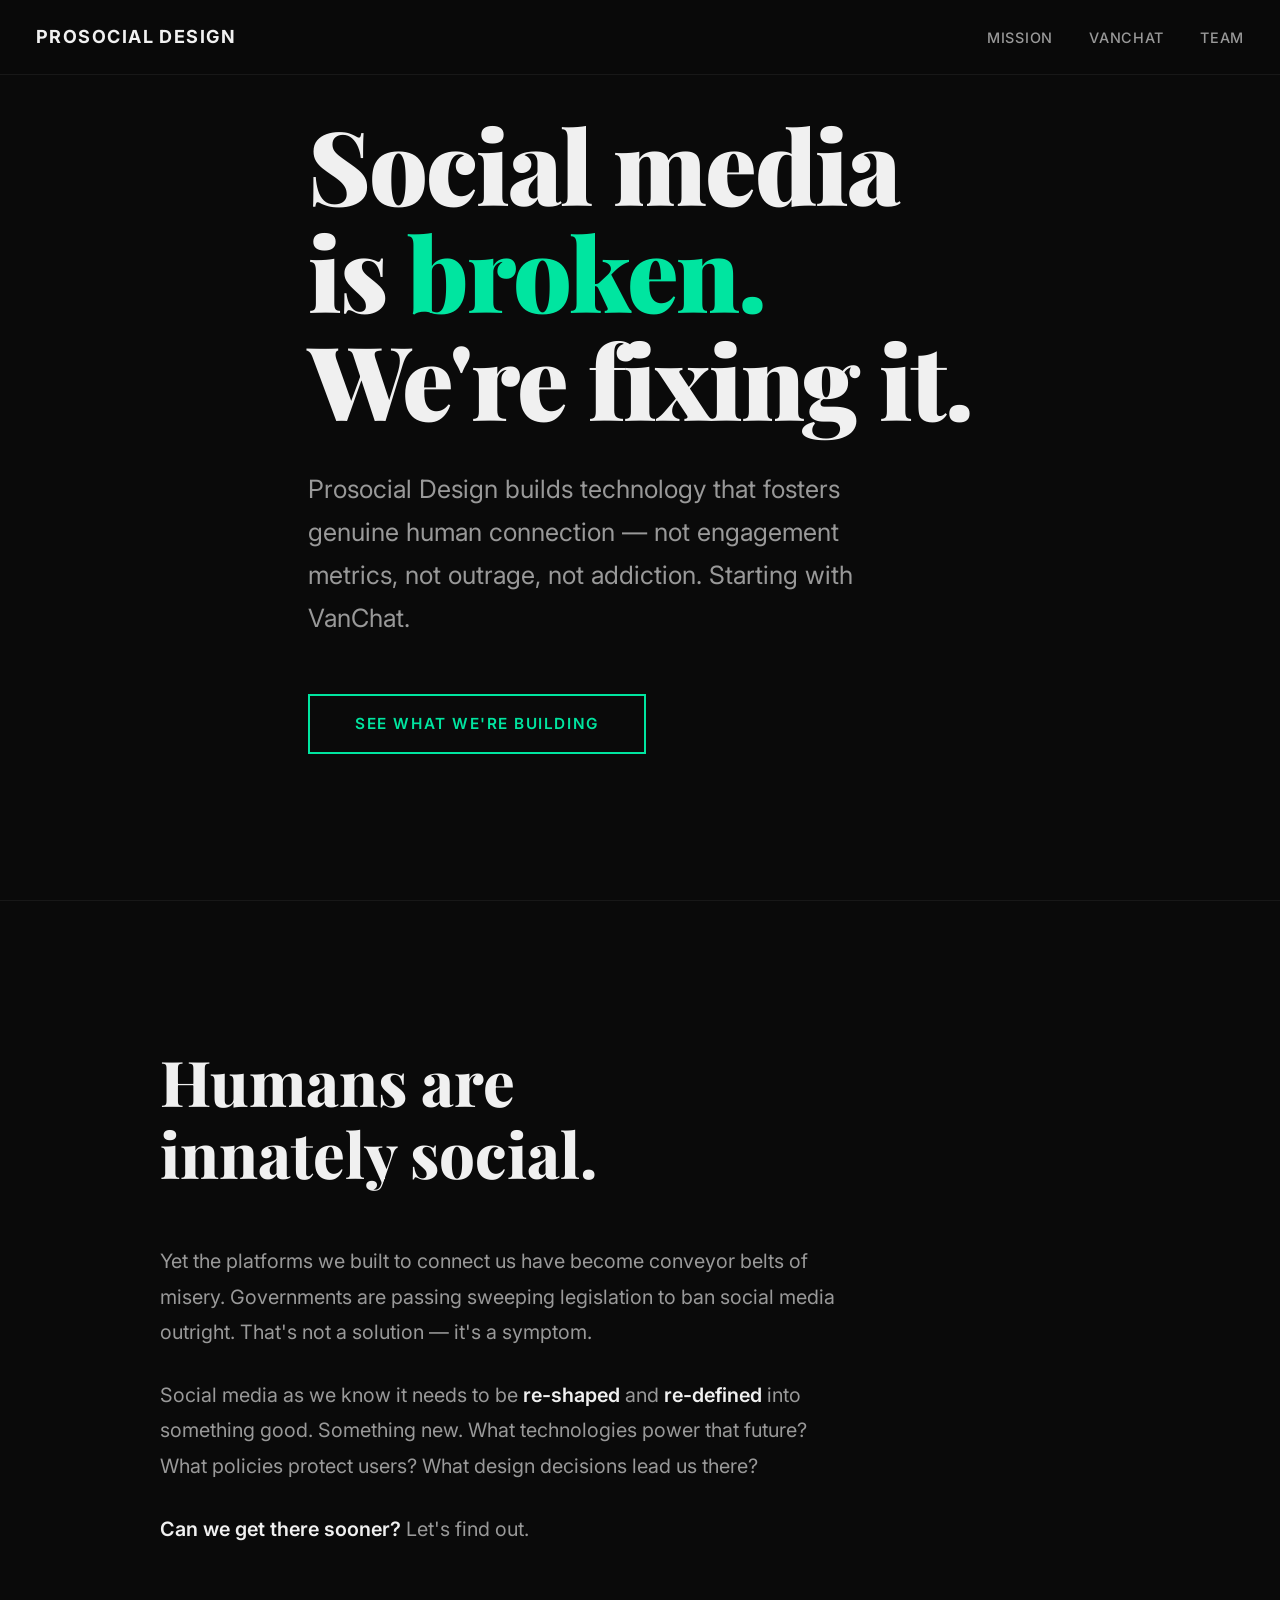
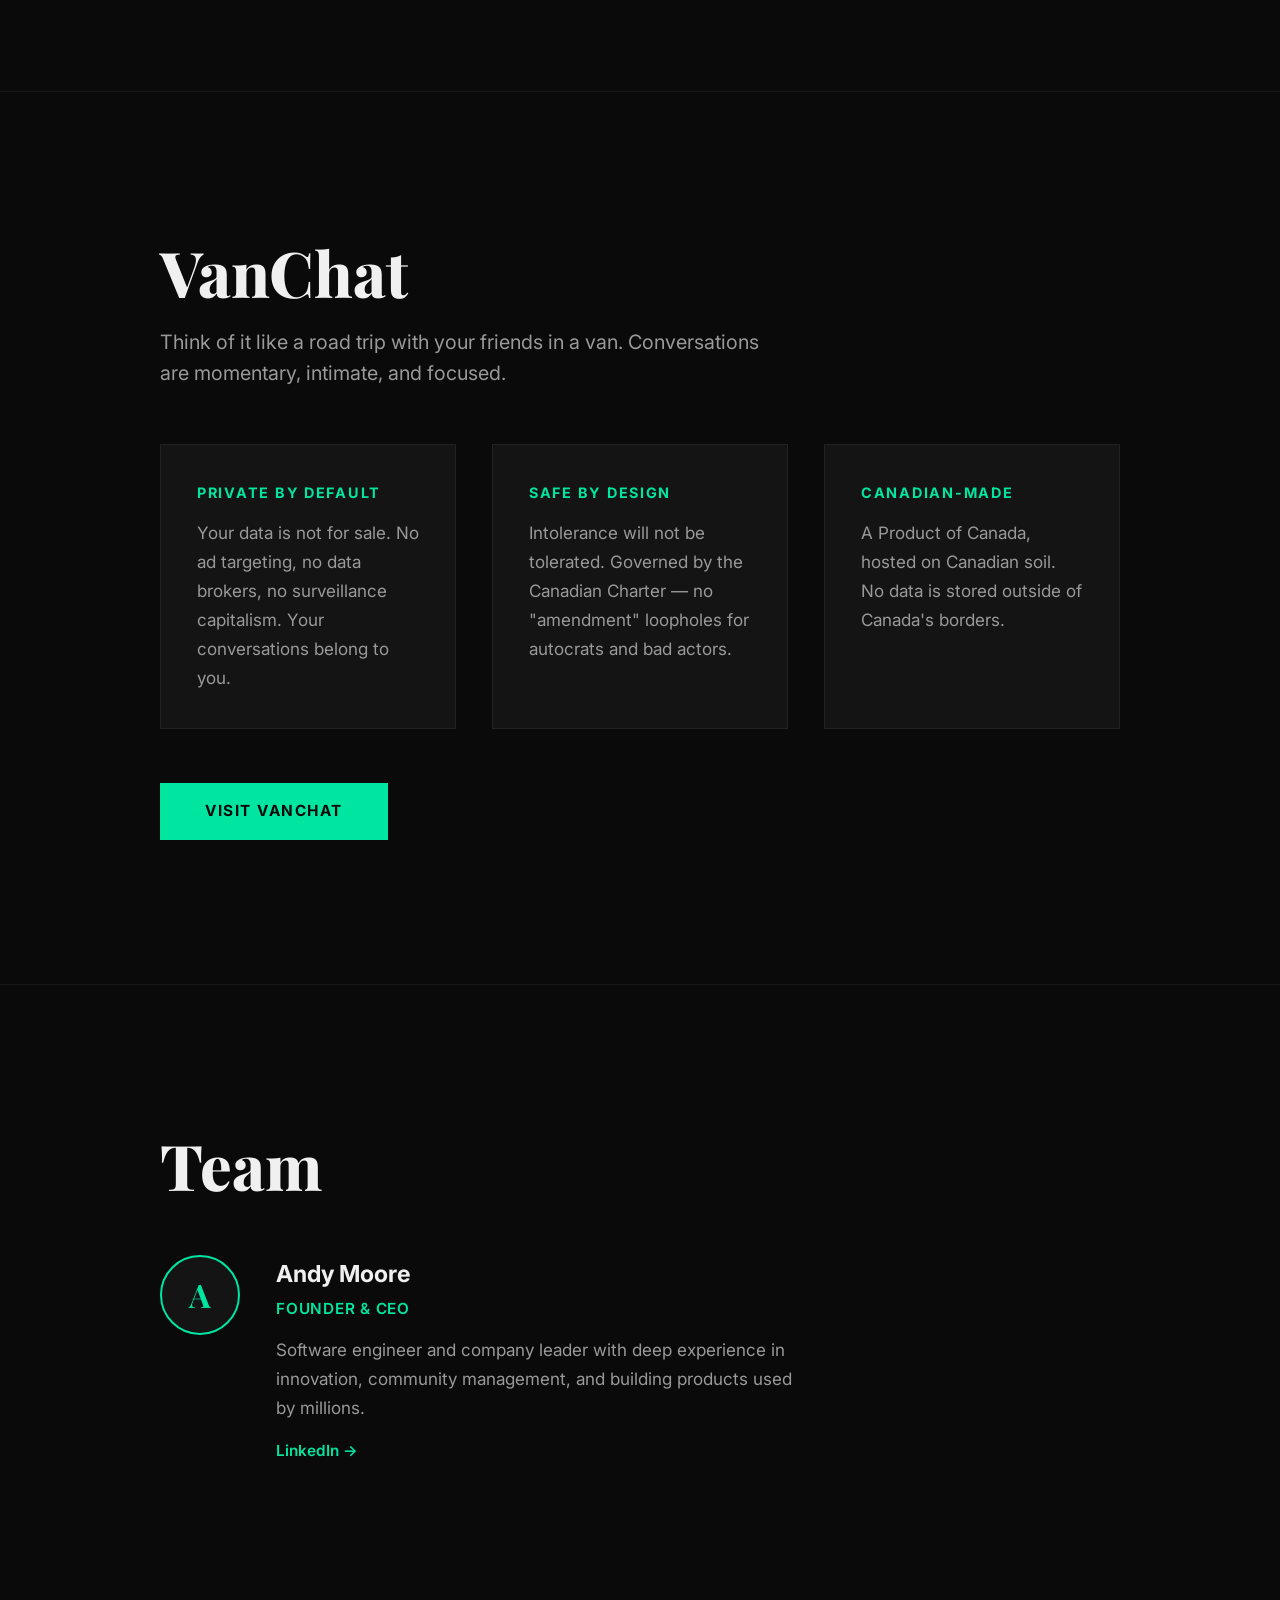
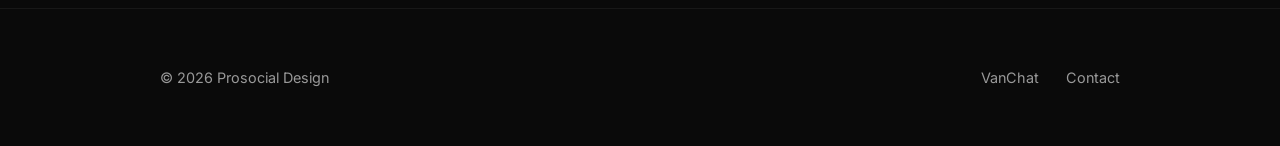
==== index.html @ 7d669b12 "Initial site: bold single-page website for Prosocial Design Static HTML/CSS site for GitHub Pages wi" ====
<!DOCTYPE html>
<html lang="en">
<head>
  <meta charset="UTF-8">
  <meta name="viewport" content="width=device-width, initial-scale=1.0">
  <title>Prosocial Design — Building technology that brings out the best in us</title>
  <meta name="description" content="Prosocial Design builds technology that fosters genuine human connection. Our first product, VanChat, is a Canadian-made chat platform where privacy, safety, and real conversation come first.">
  <meta property="og:title" content="Prosocial Design">
  <meta property="og:description" content="Social media is broken. We're building what comes next.">
  <meta property="og:type" content="website">
  <meta property="og:url" content="https://prosocial.design">
  <link rel="preconnect" href="https://fonts.googleapis.com">
  <link rel="preconnect" href="https://fonts.gstatic.com" crossorigin>
  <link href="https://fonts.googleapis.com/css2?family=Inter:wght@400;500;600;700&family=Playfair+Display:wght@800;900&display=swap" rel="stylesheet">
  <link rel="icon" href="data:image/svg+xml,<svg xmlns='http://www.w3.org/2000/svg' viewBox='0 0 100 100'><rect width='100' height='100' rx='12' fill='%230a0a0a'/><text y='72' x='14' font-size='68' font-family='serif' font-weight='900' fill='%2300e5a0'>P</text></svg>">
  <link rel="stylesheet" href="css/style.css">
</head>
<body>

  <nav>
    <div class="nav-wordmark">Prosocial Design</div>
    <ul class="nav-links">
      <li><a href="#mission">Mission</a></li>
      <li><a href="#vanchat">VanChat</a></li>
      <li><a href="#team">Team</a></li>
    </ul>
  </nav>

  <!-- ======== Hero ======== -->
  <section class="hero">
    <div class="hero-content">
      <h1>Social media<br>is <span class="accent">broken.</span><br>We're fixing it.</h1>
      <p class="hero-tagline">
        Prosocial Design builds technology that fosters genuine human connection — not engagement metrics, not outrage, not addiction. Starting with VanChat.
      </p>
      <a href="#vanchat" class="hero-cta">See what we're building</a>
    </div>
  </section>

  <!-- ======== Mission ======== -->
  <section class="mission" id="mission">
    <div class="container">
      <h2>Humans are<br>innately social.</h2>
      <div class="mission-text">
        <p>
          Yet the platforms we built to connect us have become conveyor belts of misery. Governments are passing sweeping legislation to ban social media outright. That's not a solution — it's a symptom.
        </p>
        <p>
          Social media as we know it needs to be <strong>re-shaped</strong> and <strong>re-defined</strong> into something good. Something new. What technologies power that future? What policies protect users? What design decisions lead us there?
        </p>
        <p>
          <strong>Can we get there sooner?</strong> Let's find out.
        </p>
      </div>
    </div>
  </section>

  <!-- ======== VanChat ======== -->
  <section class="product" id="vanchat">
    <div class="container">
      <h2>VanChat</h2>
      <p class="product-subtitle">
        Think of it like a road trip with your friends in a van. Conversations are momentary, intimate, and focused.
      </p>
      <div class="product-principles">
        <div class="principle">
          <h3>Private by default</h3>
          <p>Your data is not for sale. No ad targeting, no data brokers, no surveillance capitalism. Your conversations belong to you.</p>
        </div>
        <div class="principle">
          <h3>Safe by design</h3>
          <p>Intolerance will not be tolerated. Governed by the Canadian Charter — no "amendment" loopholes for autocrats and bad actors.</p>
        </div>
        <div class="principle">
          <h3>Canadian-made</h3>
          <p>A Product of Canada, hosted on Canadian soil. No data is stored outside of Canada's borders.</p>
        </div>
      </div>
      <a href="https://vanchat.ca" class="product-cta" target="_blank" rel="noopener">Visit VanChat</a>
    </div>
  </section>

  <!-- ======== Team ======== -->
  <section class="team" id="team">
    <div class="container">
      <h2>Team</h2>
      <div class="team-member">
        <div class="team-avatar">A</div>
        <div class="team-info">
          <h3>Andy Moore</h3>
          <div class="role">Founder &amp; CEO</div>
          <p>Software engineer and company leader with deep experience in innovation, community management, and building products used by millions.</p>
          <a href="https://linkedin.com/in/aamoore" target="_blank" rel="noopener">LinkedIn &rarr;</a>
        </div>
      </div>
    </div>
  </section>

  <!-- ======== Footer ======== -->
  <footer>
    <div class="footer-inner">
      <div class="footer-copy">&copy; 2026 Prosocial Design</div>
      <ul class="footer-links">
        <li><a href="https://vanchat.ca" target="_blank" rel="noopener">VanChat</a></li>
        <li><a href="mailto:hello@prosocial.design">Contact</a></li>
      </ul>
    </div>
  </footer>

</body>
</html>
---- css/style.css ----
/* ============================================
   Prosocial Design — Style System
   Bold & Activist. High contrast. Manifesto energy.
   ============================================ */

:root {
  --bg: #0a0a0a;
  --bg-raised: #141414;
  --text: #f0f0f0;
  --text-muted: #999;
  --accent: #00e5a0;
  --accent-dim: #00c488;
  --font-body: 'Inter', -apple-system, BlinkMacSystemFont, 'Segoe UI', sans-serif;
  --font-display: 'Playfair Display', Georgia, 'Times New Roman', serif;
  --max-width: 960px;
}

*, *::before, *::after {
  margin: 0;
  padding: 0;
  box-sizing: border-box;
}

html {
  font-size: 18px;
  scroll-behavior: smooth;
}

body {
  font-family: var(--font-body);
  background: var(--bg);
  color: var(--text);
  line-height: 1.6;
  -webkit-font-smoothing: antialiased;
  -moz-osx-font-smoothing: grayscale;
}

a {
  color: var(--accent);
  text-decoration: none;
  transition: opacity 0.2s;
}

a:hover {
  opacity: 0.8;
}

/* ---- Navigation ---- */

nav {
  position: fixed;
  top: 0;
  left: 0;
  right: 0;
  z-index: 100;
  padding: 1.25rem 2rem;
  display: flex;
  justify-content: space-between;
  align-items: center;
  background: rgba(10, 10, 10, 0.85);
  backdrop-filter: blur(12px);
  -webkit-backdrop-filter: blur(12px);
  border-bottom: 1px solid rgba(255, 255, 255, 0.06);
}

.nav-wordmark {
  font-family: var(--font-body);
  font-size: 1rem;
  font-weight: 700;
  letter-spacing: 0.08em;
  text-transform: uppercase;
  color: var(--text);
}

.nav-links {
  display: flex;
  gap: 2rem;
  list-style: none;
}

.nav-links a {
  color: var(--text-muted);
  font-size: 0.8rem;
  font-weight: 500;
  letter-spacing: 0.05em;
  text-transform: uppercase;
  transition: color 0.2s;
}

.nav-links a:hover {
  color: var(--text);
  opacity: 1;
}

/* ---- Sections ---- */

section {
  padding: 8rem 2rem;
}

.container {
  max-width: var(--max-width);
  margin: 0 auto;
}

/* ---- Hero ---- */

.hero {
  min-height: 100vh;
  display: flex;
  align-items: center;
  padding-top: 6rem;
}

.hero-content {
  max-width: var(--max-width);
  margin: 0 auto;
}

.hero h1 {
  font-family: var(--font-display);
  font-size: clamp(3rem, 8vw, 6rem);
  font-weight: 900;
  line-height: 1.05;
  letter-spacing: -0.02em;
  margin-bottom: 2rem;
}

.hero h1 .accent {
  color: var(--accent);
}

.hero-tagline {
  font-size: clamp(1.1rem, 2.5vw, 1.4rem);
  color: var(--text-muted);
  max-width: 600px;
  line-height: 1.7;
  margin-bottom: 3rem;
}

.hero-cta {
  display: inline-block;
  border: 2px solid var(--accent);
  color: var(--accent);
  padding: 0.9rem 2.5rem;
  font-size: 0.85rem;
  font-weight: 600;
  letter-spacing: 0.1em;
  text-transform: uppercase;
  transition: background 0.25s, color 0.25s;
}

.hero-cta:hover {
  background: var(--accent);
  color: var(--bg);
  opacity: 1;
}

/* ---- Mission ---- */

.mission {
  border-top: 1px solid rgba(255, 255, 255, 0.06);
}

.mission h2 {
  font-family: var(--font-display);
  font-size: clamp(2rem, 5vw, 3.5rem);
  font-weight: 800;
  line-height: 1.15;
  margin-bottom: 3rem;
}

.mission-text p {
  font-size: 1.1rem;
  color: var(--text-muted);
  line-height: 1.8;
  margin-bottom: 1.5rem;
  max-width: 680px;
}

.mission-text p:last-child {
  margin-bottom: 0;
}

.mission-text strong {
  color: var(--text);
  font-weight: 600;
}

/* ---- Product (VanChat) ---- */

.product {
  border-top: 1px solid rgba(255, 255, 255, 0.06);
}

.product h2 {
  font-family: var(--font-display);
  font-size: clamp(2rem, 5vw, 3.5rem);
  font-weight: 800;
  line-height: 1.15;
  margin-bottom: 1rem;
}

.product-subtitle {
  font-size: 1.1rem;
  color: var(--text-muted);
  margin-bottom: 3rem;
  max-width: 600px;
}

.product-principles {
  display: grid;
  grid-template-columns: repeat(auto-fit, minmax(260px, 1fr));
  gap: 2rem;
  margin-bottom: 3rem;
}

.principle {
  background: var(--bg-raised);
  border: 1px solid rgba(255, 255, 255, 0.06);
  padding: 2rem;
}

.principle h3 {
  font-family: var(--font-body);
  font-size: 0.8rem;
  font-weight: 700;
  letter-spacing: 0.12em;
  text-transform: uppercase;
  color: var(--accent);
  margin-bottom: 0.75rem;
}

.principle p {
  color: var(--text-muted);
  font-size: 0.95rem;
  line-height: 1.7;
}

.product-cta {
  display: inline-block;
  background: var(--accent);
  color: var(--bg);
  padding: 0.9rem 2.5rem;
  font-size: 0.85rem;
  font-weight: 700;
  letter-spacing: 0.1em;
  text-transform: uppercase;
  transition: background 0.25s;
}

.product-cta:hover {
  background: var(--accent-dim);
  opacity: 1;
}

/* ---- Team ---- */

.team {
  border-top: 1px solid rgba(255, 255, 255, 0.06);
}

.team h2 {
  font-family: var(--font-display);
  font-size: clamp(2rem, 5vw, 3.5rem);
  font-weight: 800;
  line-height: 1.15;
  margin-bottom: 3rem;
}

.team-member {
  display: flex;
  align-items: flex-start;
  gap: 2rem;
}

.team-avatar {
  width: 80px;
  height: 80px;
  background: var(--bg-raised);
  border: 2px solid var(--accent);
  border-radius: 50%;
  flex-shrink: 0;
  display: flex;
  align-items: center;
  justify-content: center;
  font-family: var(--font-display);
  font-size: 1.8rem;
  font-weight: 700;
  color: var(--accent);
}

.team-info h3 {
  font-size: 1.3rem;
  font-weight: 700;
  margin-bottom: 0.25rem;
}

.team-info .role {
  font-size: 0.85rem;
  color: var(--accent);
  font-weight: 600;
  letter-spacing: 0.05em;
  text-transform: uppercase;
  margin-bottom: 0.75rem;
}

.team-info p {
  color: var(--text-muted);
  font-size: 0.95rem;
  line-height: 1.7;
  max-width: 520px;
  margin-bottom: 0.75rem;
}

.team-info a {
  font-size: 0.85rem;
  font-weight: 600;
}

/* ---- Footer ---- */

footer {
  border-top: 1px solid rgba(255, 255, 255, 0.06);
  padding: 3rem 2rem;
}

.footer-inner {
  max-width: var(--max-width);
  margin: 0 auto;
  display: flex;
  justify-content: space-between;
  align-items: center;
  flex-wrap: wrap;
  gap: 1rem;
}

.footer-copy {
  font-size: 0.8rem;
  color: var(--text-muted);
}

.footer-links {
  display: flex;
  gap: 1.5rem;
  list-style: none;
}

.footer-links a {
  font-size: 0.8rem;
  color: var(--text-muted);
  transition: color 0.2s;
}

.footer-links a:hover {
  color: var(--text);
}

/* ---- Responsive ---- */

@media (max-width: 768px) {
  html {
    font-size: 16px;
  }

  section {
    padding: 5rem 1.5rem;
  }

  nav {
    padding: 1rem 1.5rem;
  }

  .nav-links {
    gap: 1.25rem;
  }

  .team-member {
    flex-direction: column;
    gap: 1.25rem;
  }

  .footer-inner {
    flex-direction: column;
    text-align: center;
  }
}

@media (max-width: 480px) {
  .nav-links {
    display: none;
  }

  section {
    padding: 4rem 1.25rem;
  }
}
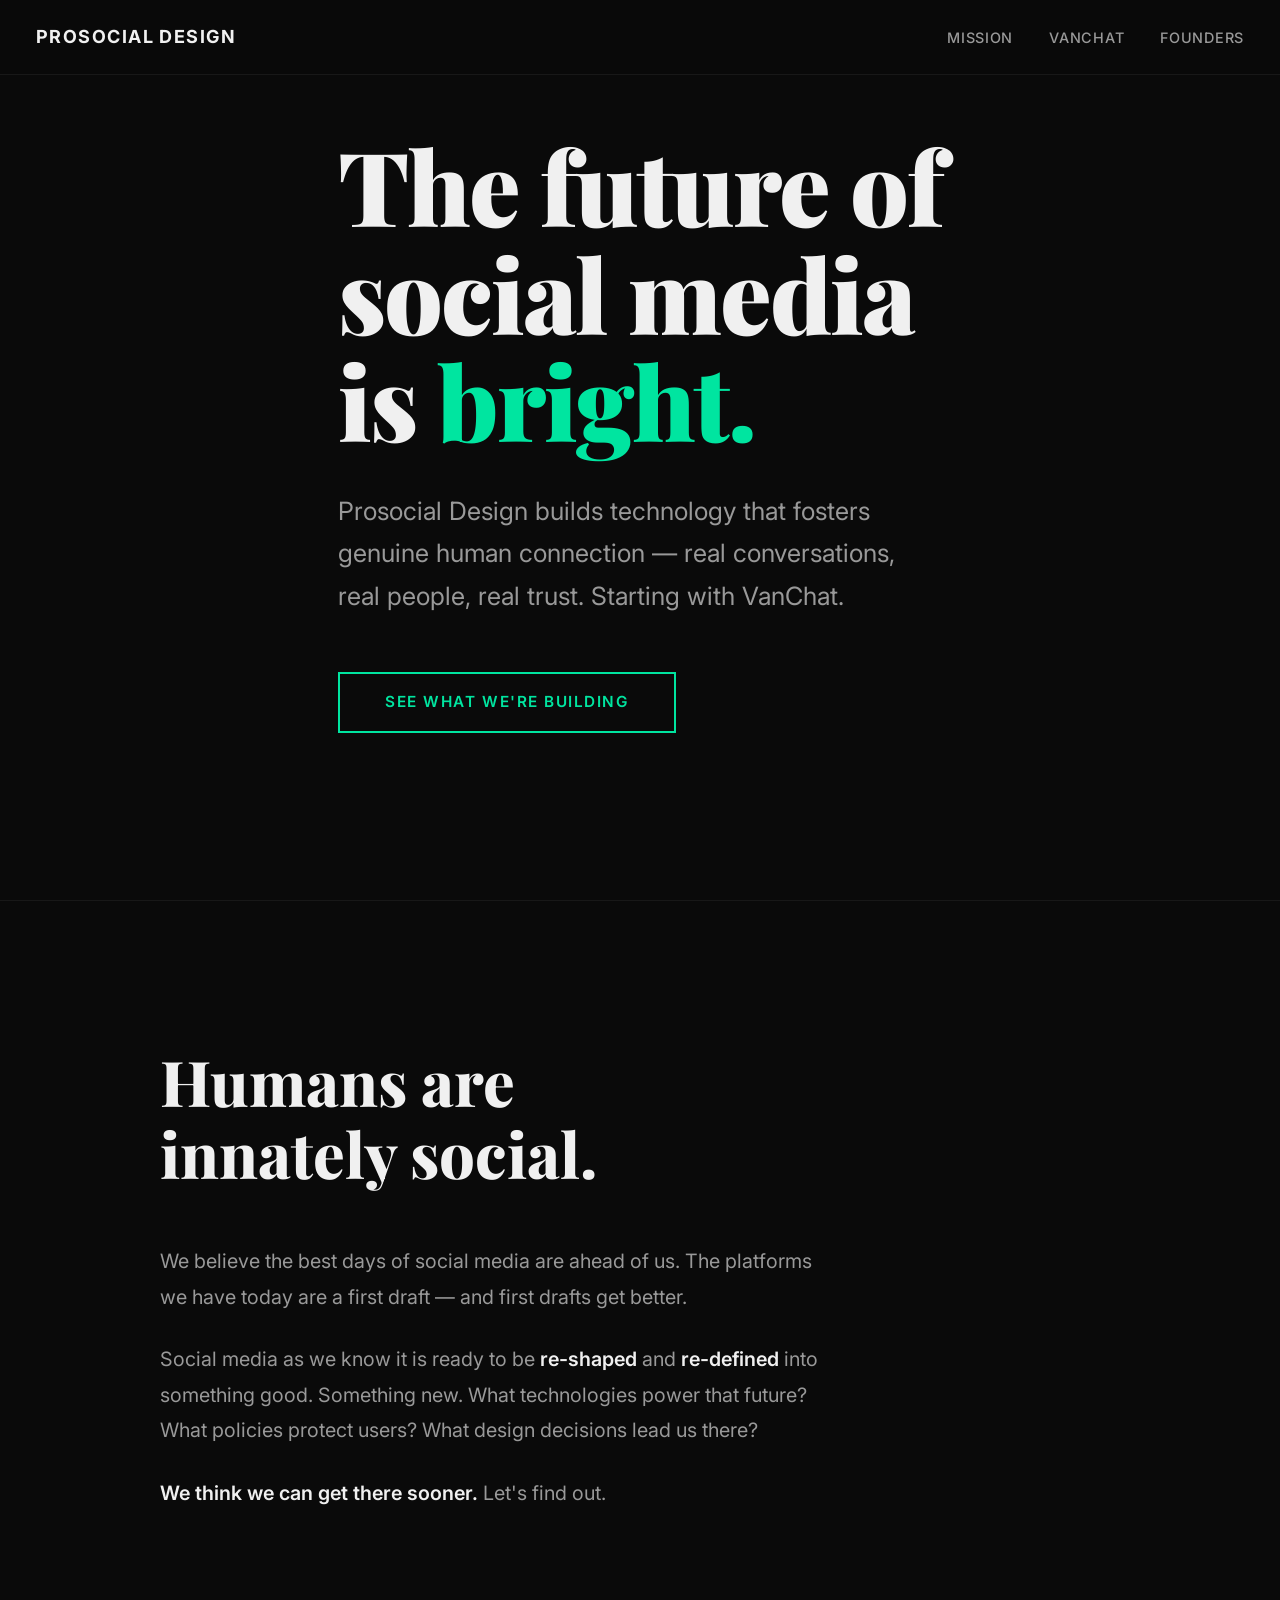
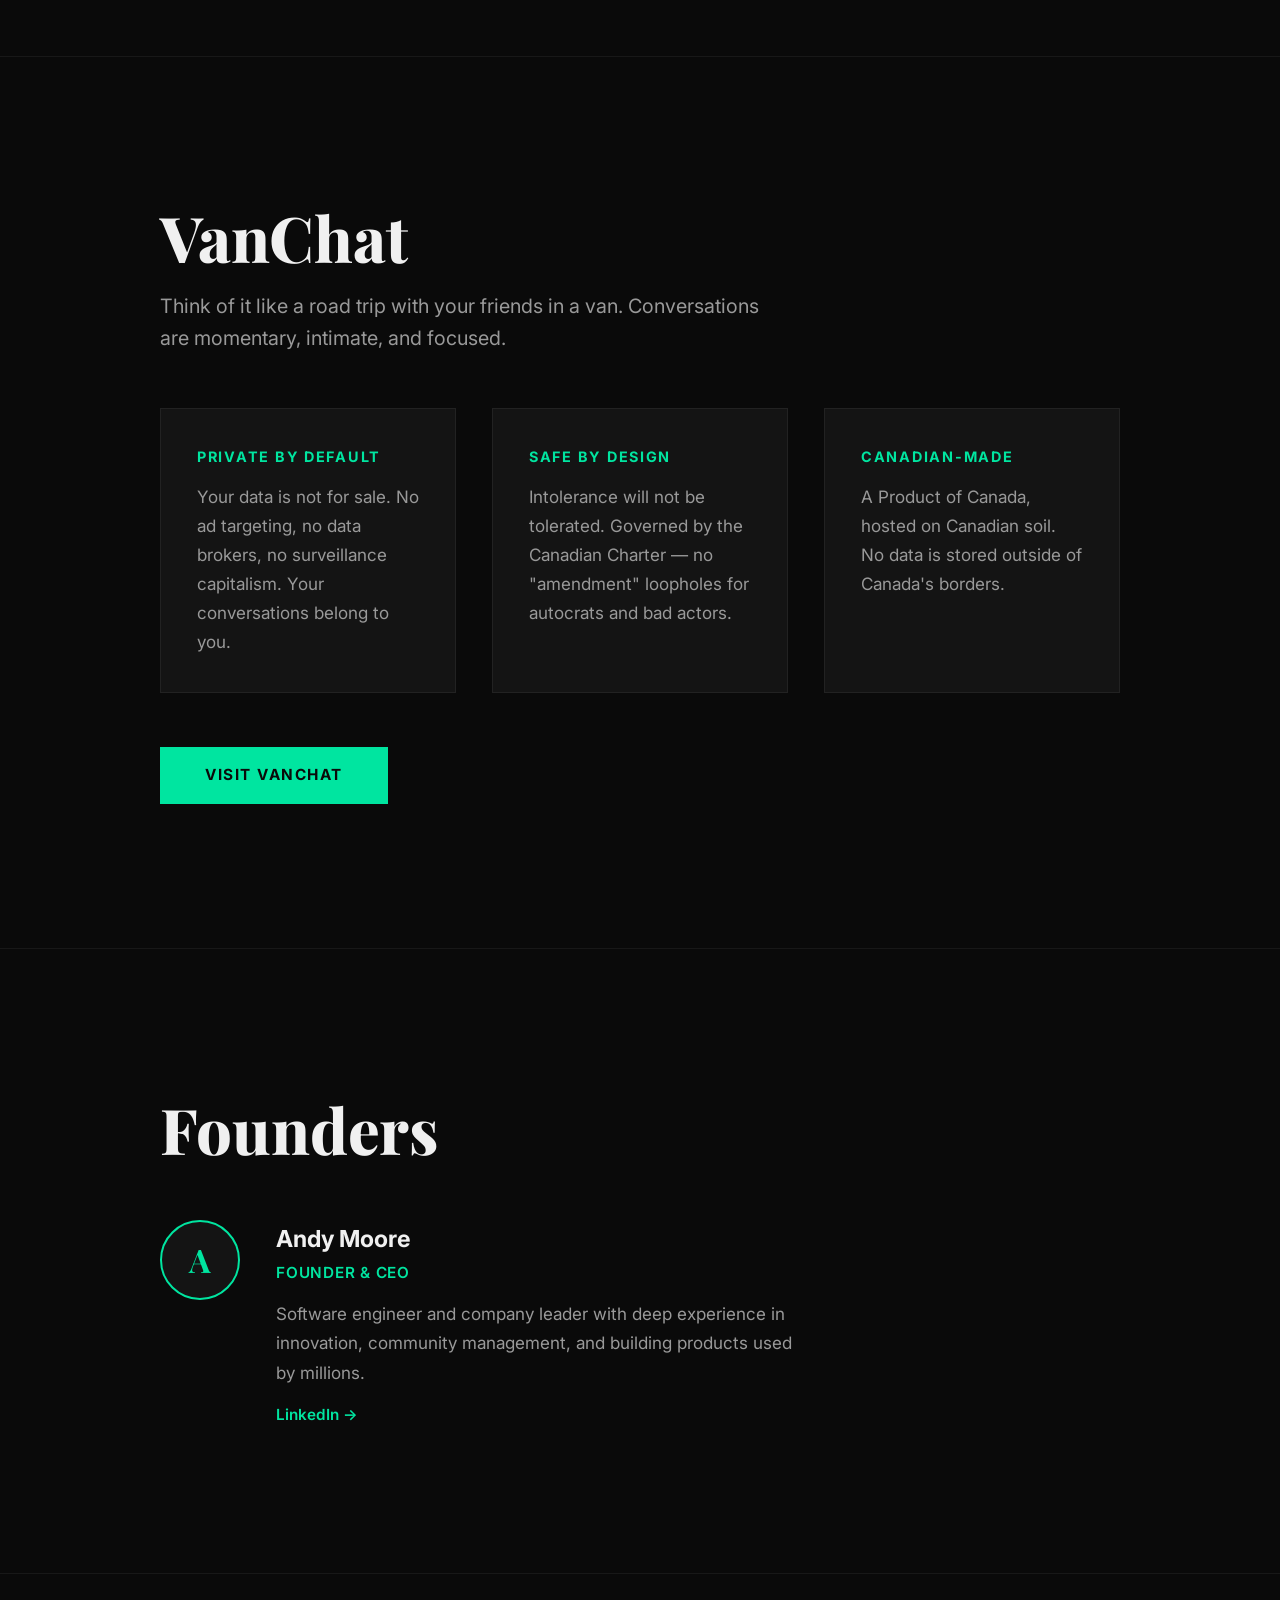
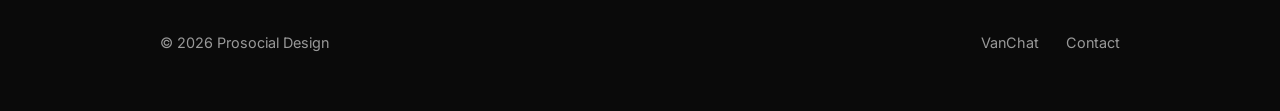
==== commit 76f7485a: "Rename Team to Founders, shift tone to be more positive Reframe hero and mission copy from problem-f" ====
--- a/index.html
+++ b/index.html
@@ -6,7 +6,7 @@
   <title>Prosocial Design — Building technology that brings out the best in us</title>
   <meta name="description" content="Prosocial Design builds technology that fosters genuine human connection. Our first product, VanChat, is a Canadian-made chat platform where privacy, safety, and real conversation come first.">
   <meta property="og:title" content="Prosocial Design">
-  <meta property="og:description" content="Social media is broken. We're building what comes next.">
+  <meta property="og:description" content="The future of social media is bright. We're building it.">
   <meta property="og:type" content="website">
   <meta property="og:url" content="https://prosocial.design">
   <link rel="preconnect" href="https://fonts.googleapis.com">
@@ -22,16 +22,16 @@
     <ul class="nav-links">
       <li><a href="#mission">Mission</a></li>
       <li><a href="#vanchat">VanChat</a></li>
-      <li><a href="#team">Team</a></li>
+      <li><a href="#founders">Founders</a></li>
     </ul>
   </nav>
 
   <!-- ======== Hero ======== -->
   <section class="hero">
     <div class="hero-content">
-      <h1>Social media<br>is <span class="accent">broken.</span><br>We're fixing it.</h1>
+      <h1>The future of<br>social media<br>is <span class="accent">bright.</span></h1>
       <p class="hero-tagline">
-        Prosocial Design builds technology that fosters genuine human connection — not engagement metrics, not outrage, not addiction. Starting with VanChat.
+        Prosocial Design builds technology that fosters genuine human connection — real conversations, real people, real trust. Starting with VanChat.
       </p>
       <a href="#vanchat" class="hero-cta">See what we're building</a>
     </div>
@@ -43,13 +43,13 @@
       <h2>Humans are<br>innately social.</h2>
       <div class="mission-text">
         <p>
-          Yet the platforms we built to connect us have become conveyor belts of misery. Governments are passing sweeping legislation to ban social media outright. That's not a solution — it's a symptom.
+          We believe the best days of social media are ahead of us. The platforms we have today are a first draft — and first drafts get better.
         </p>
         <p>
-          Social media as we know it needs to be <strong>re-shaped</strong> and <strong>re-defined</strong> into something good. Something new. What technologies power that future? What policies protect users? What design decisions lead us there?
+          Social media as we know it is ready to be <strong>re-shaped</strong> and <strong>re-defined</strong> into something good. Something new. What technologies power that future? What policies protect users? What design decisions lead us there?
         </p>
         <p>
-          <strong>Can we get there sooner?</strong> Let's find out.
+          <strong>We think we can get there sooner.</strong> Let's find out.
         </p>
       </div>
     </div>
@@ -80,10 +80,10 @@
     </div>
   </section>
 
-  <!-- ======== Team ======== -->
-  <section class="team" id="team">
+  <!-- ======== Founders ======== -->
+  <section class="team" id="founders">
     <div class="container">
-      <h2>Team</h2>
+      <h2>Founders</h2>
       <div class="team-member">
         <div class="team-avatar">A</div>
         <div class="team-info">
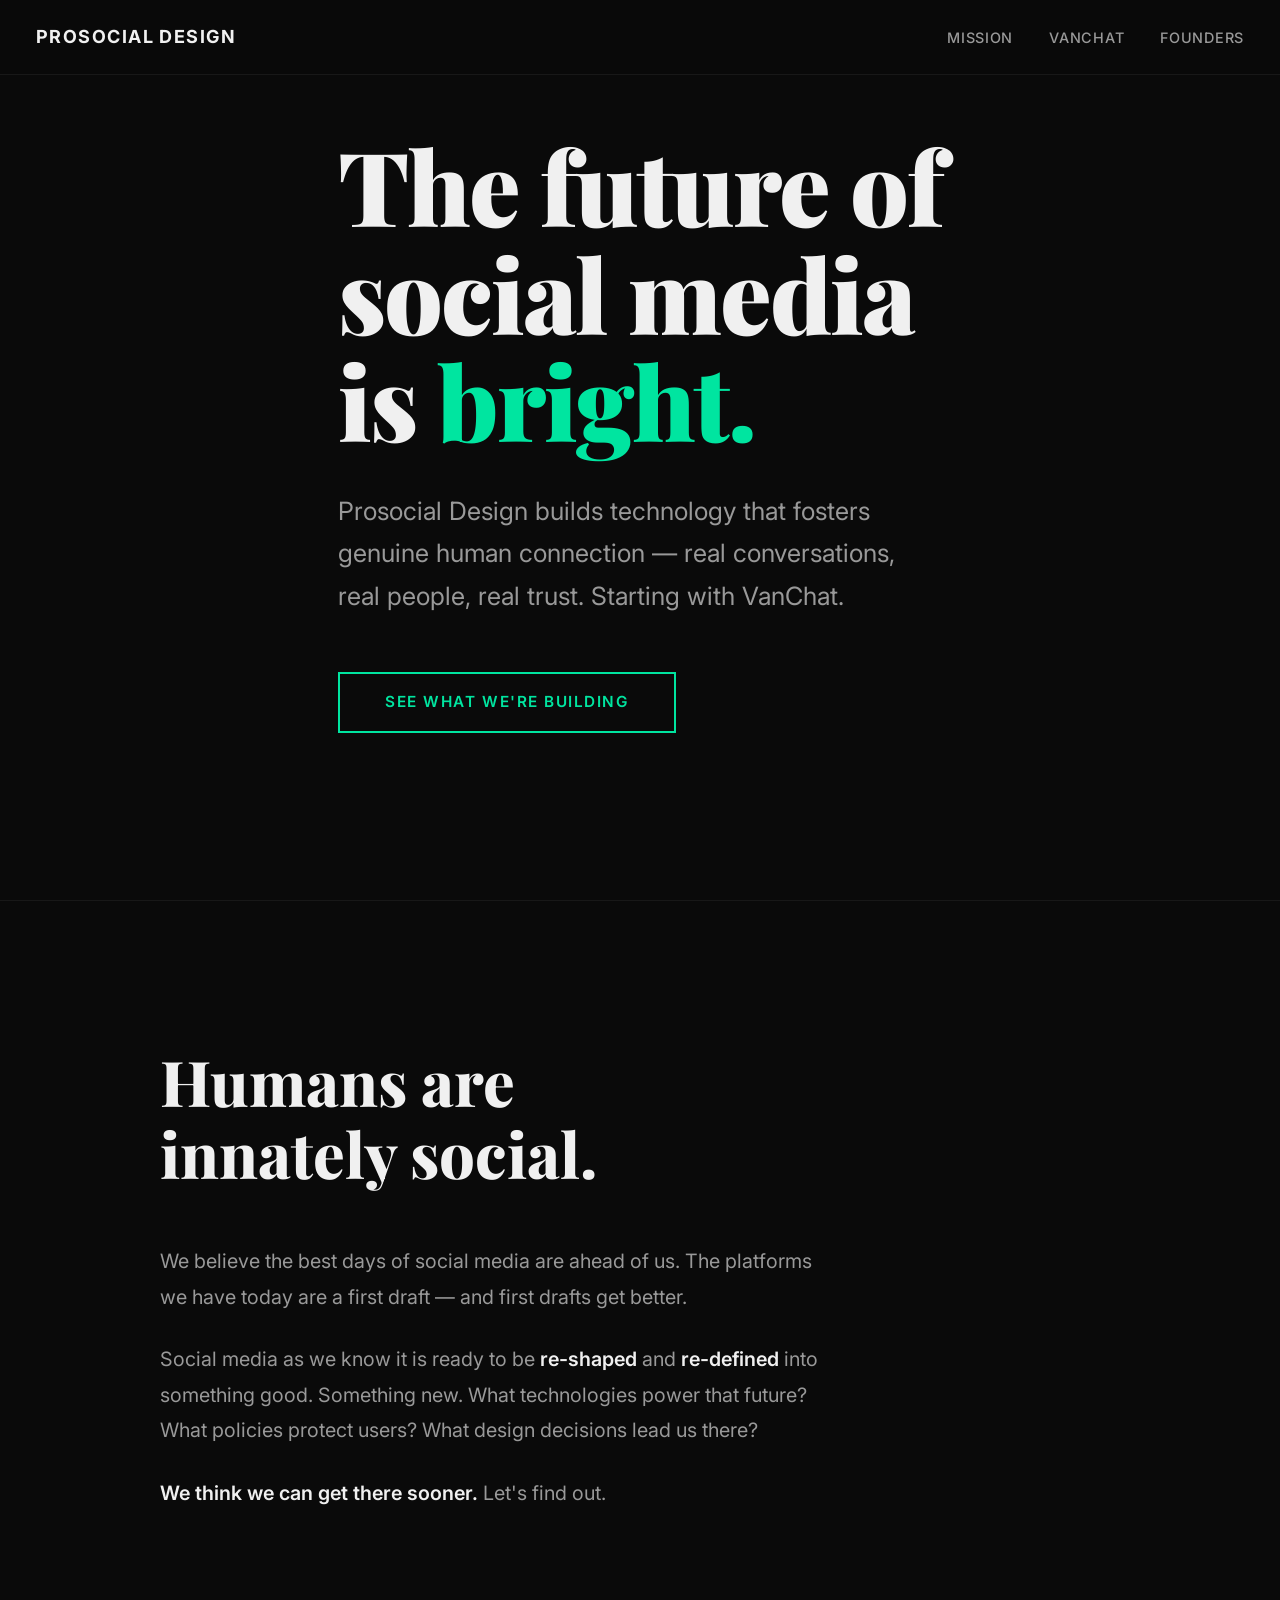
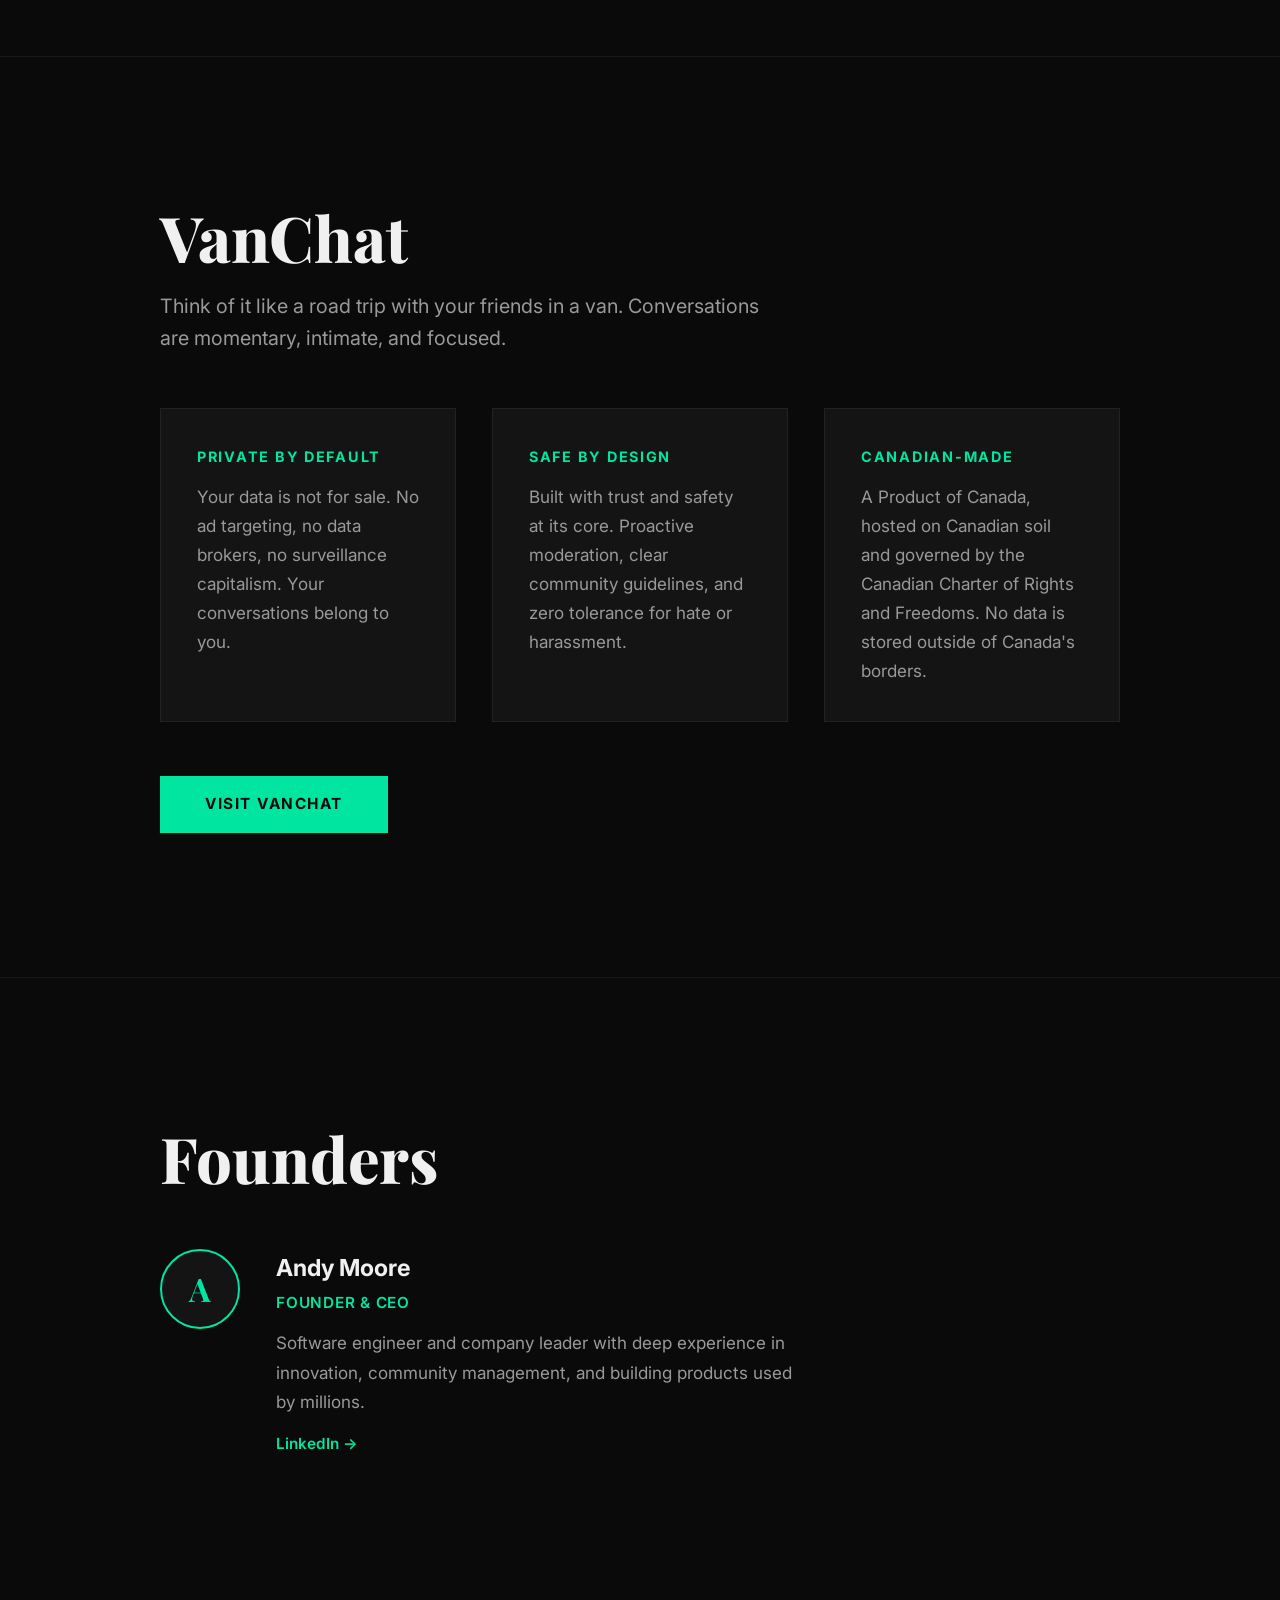
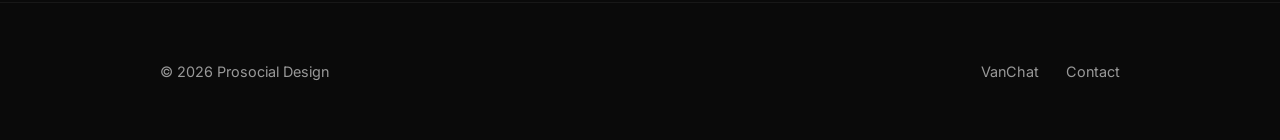
==== commit 99ca10c8: "Move Charter reference to Canadian-made, rewrite Safe by Design copy" ====
--- a/index.html
+++ b/index.html
@@ -69,11 +69,11 @@
         </div>
         <div class="principle">
           <h3>Safe by design</h3>
-          <p>Intolerance will not be tolerated. Governed by the Canadian Charter — no "amendment" loopholes for autocrats and bad actors.</p>
+          <p>Built with trust and safety at its core. Proactive moderation, clear community guidelines, and zero tolerance for hate or harassment.</p>
         </div>
         <div class="principle">
           <h3>Canadian-made</h3>
-          <p>A Product of Canada, hosted on Canadian soil. No data is stored outside of Canada's borders.</p>
+          <p>A Product of Canada, hosted on Canadian soil and governed by the Canadian Charter of Rights and Freedoms. No data is stored outside of Canada's borders.</p>
         </div>
       </div>
       <a href="https://vanchat.ca" class="product-cta" target="_blank" rel="noopener">Visit VanChat</a>
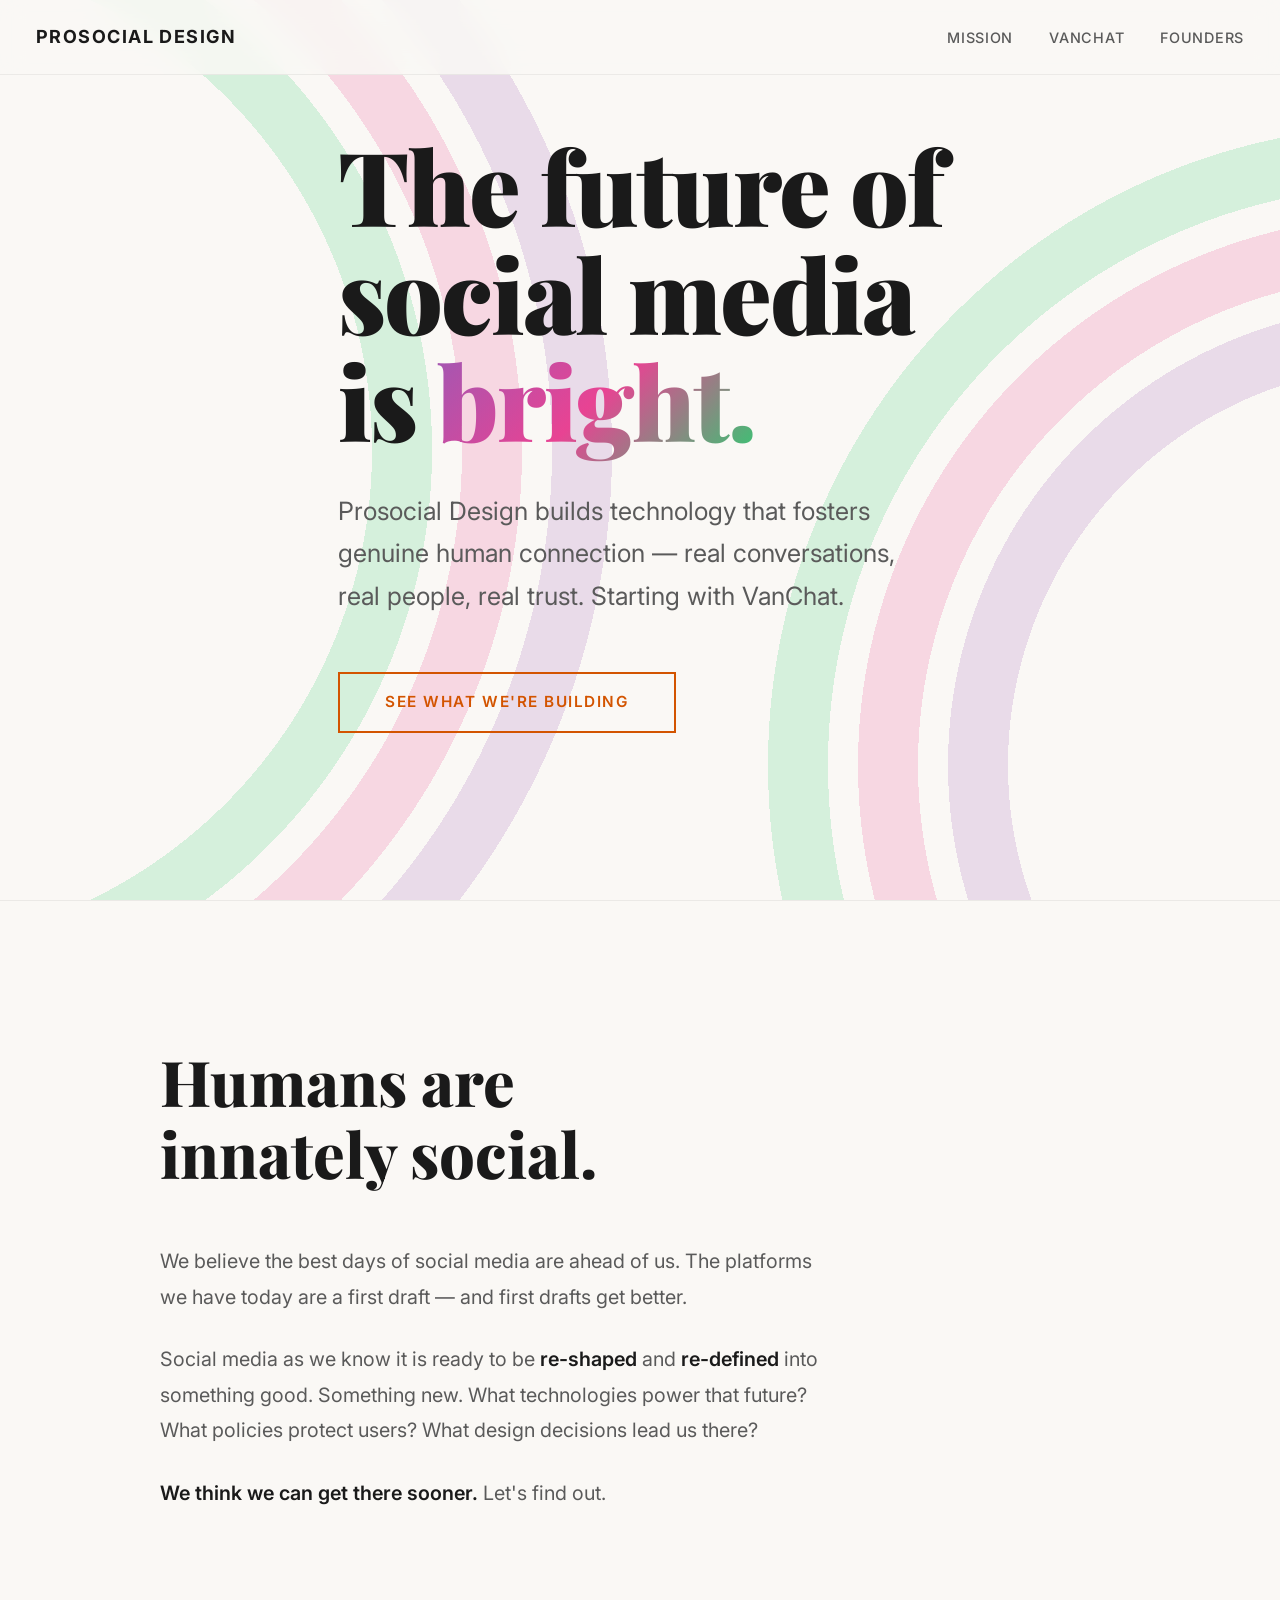
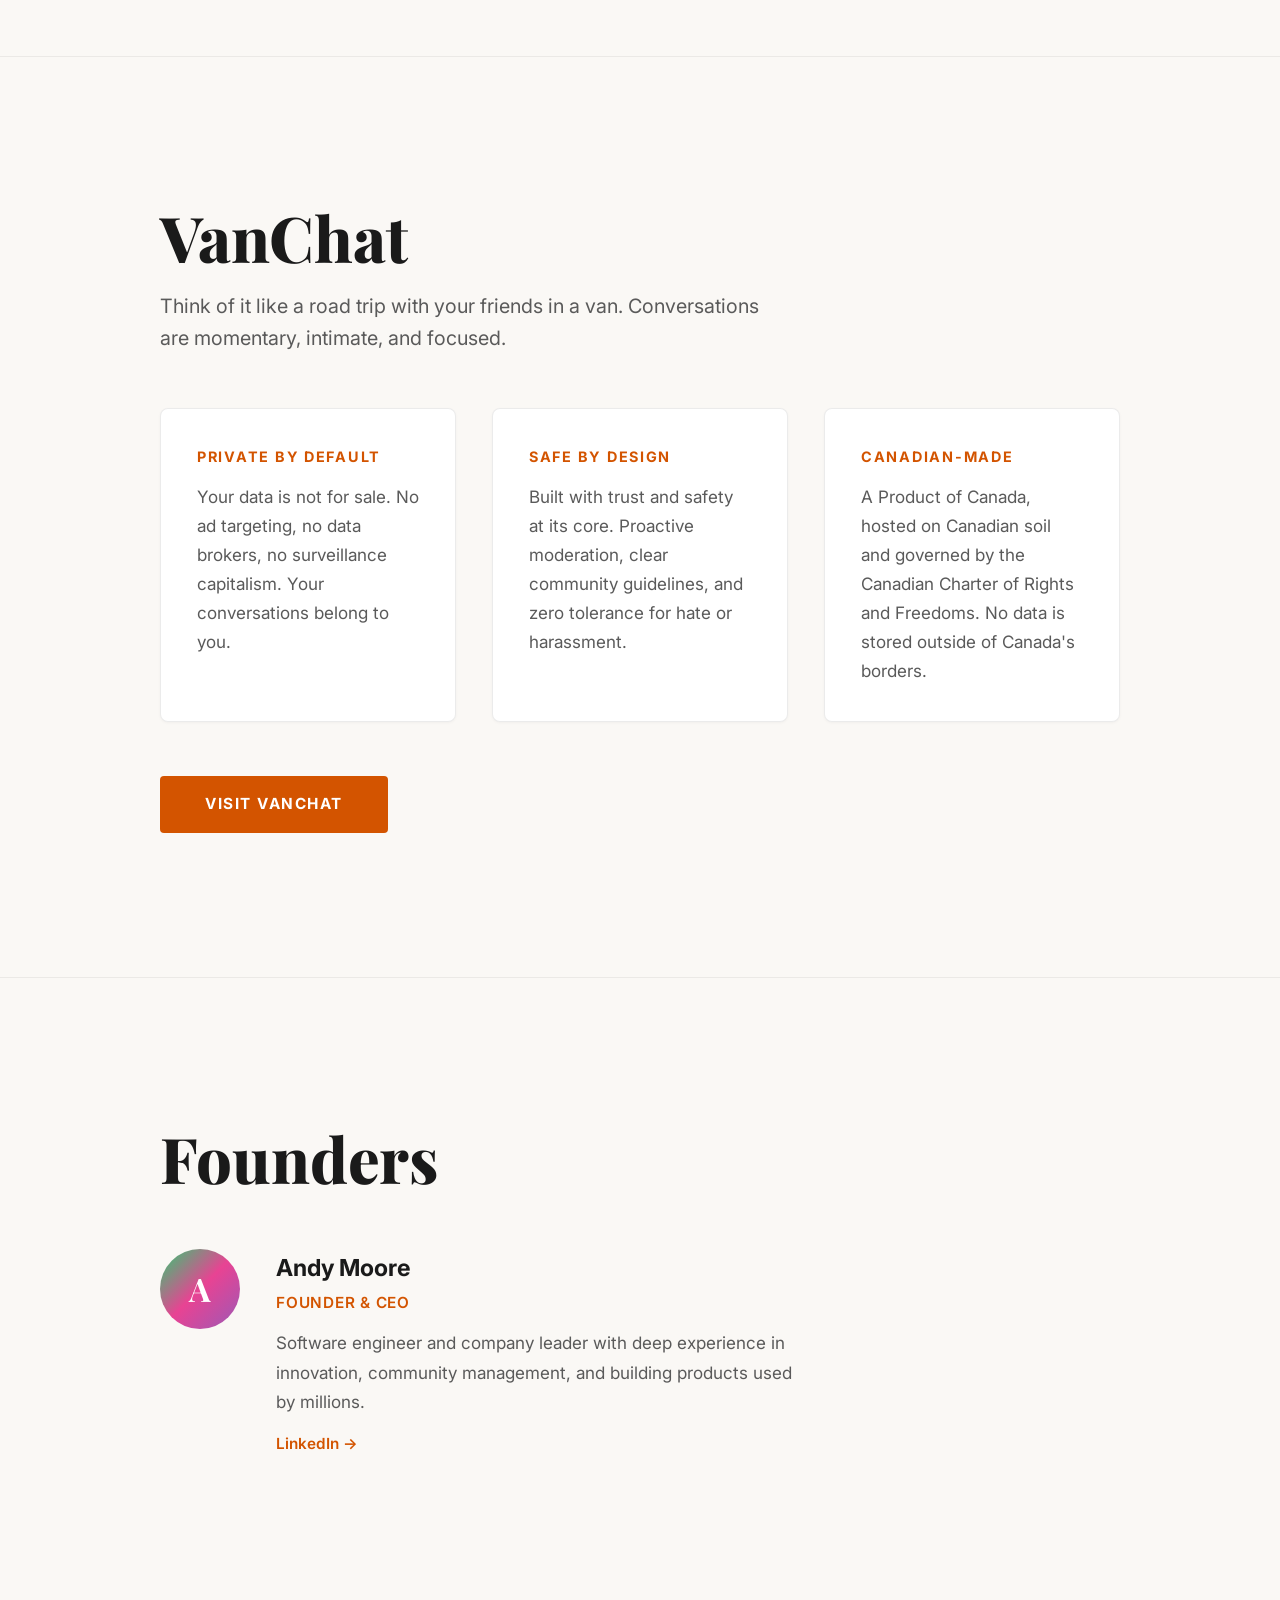
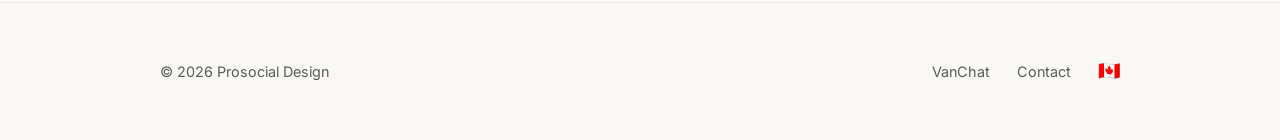
==== commit 196a5fa0: "New color palette: light background with retro groovy rainbow arcs Switch from dark theme to warm li" ====
--- a/index.html
+++ b/index.html
@@ -12,7 +12,7 @@
   <link rel="preconnect" href="https://fonts.googleapis.com">
   <link rel="preconnect" href="https://fonts.gstatic.com" crossorigin>
   <link href="https://fonts.googleapis.com/css2?family=Inter:wght@400;500;600;700&family=Playfair+Display:wght@800;900&display=swap" rel="stylesheet">
-  <link rel="icon" href="data:image/svg+xml,<svg xmlns='http://www.w3.org/2000/svg' viewBox='0 0 100 100'><rect width='100' height='100' rx='12' fill='%230a0a0a'/><text y='72' x='14' font-size='68' font-family='serif' font-weight='900' fill='%2300e5a0'>P</text></svg>">
+  <link rel="icon" href="data:image/svg+xml,<svg xmlns='http://www.w3.org/2000/svg' viewBox='0 0 100 100'><rect width='100' height='100' rx='12' fill='%23faf8f5'/><text y='72' x='14' font-size='68' font-family='serif' font-weight='900' fill='%23d35400'>P</text></svg>">
   <link rel="stylesheet" href="css/style.css">
 </head>
 <body>
@@ -103,6 +103,7 @@
       <ul class="footer-links">
         <li><a href="https://vanchat.ca" target="_blank" rel="noopener">VanChat</a></li>
         <li><a href="mailto:hello@prosocial.design">Contact</a></li>
+        <li>🇨🇦</li>
       </ul>
     </div>
   </footer>
--- a/css/style.css
+++ b/css/style.css
@@ -1,18 +1,23 @@
 /* ============================================
    Prosocial Design — Style System
-   Bold & Activist. High contrast. Manifesto energy.
+   Bright, optimistic. 60s/70s rainbow motif.
    ============================================ */
 
 :root {
-  --bg: #0a0a0a;
-  --bg-raised: #141414;
-  --text: #f0f0f0;
-  --text-muted: #999;
-  --accent: #00e5a0;
-  --accent-dim: #00c488;
+  --bg: #faf8f5;
+  --bg-raised: #ffffff;
+  --text: #1a1a1a;
+  --text-muted: #5a5a5a;
+  --accent: #d35400;
+  --accent-hover: #b94800;
   --font-body: 'Inter', -apple-system, BlinkMacSystemFont, 'Segoe UI', sans-serif;
   --font-display: 'Playfair Display', Georgia, 'Times New Roman', serif;
   --max-width: 960px;
+
+  /* arc colors — site key colors */
+  --arc-1: #9b59b6;
+  --arc-2: #e84393;
+  --arc-3: #2ecc71;
 }
 
 *, *::before, *::after {
@@ -33,6 +38,49 @@
   line-height: 1.6;
   -webkit-font-smoothing: antialiased;
   -moz-osx-font-smoothing: grayscale;
+  position: relative;
+}
+
+/* ---- Retro groovy rainbow arcs ---- */
+
+body::before {
+  content: '';
+  position: fixed;
+  top: 0;
+  left: 0;
+  right: 0;
+  bottom: 0;
+  z-index: 0;
+  pointer-events: none;
+  background:
+    radial-gradient(circle at -10% 50%,
+      transparent 500px,
+      var(--arc-3) 500px, var(--arc-3) 560px,
+      transparent 560px,
+      transparent 590px,
+      var(--arc-2) 590px, var(--arc-2) 650px,
+      transparent 650px,
+      transparent 680px,
+      var(--arc-1) 680px, var(--arc-1) 740px,
+      transparent 740px
+    ),
+    radial-gradient(circle at 110% 85%,
+      transparent 400px,
+      var(--arc-1) 400px, var(--arc-1) 460px,
+      transparent 460px,
+      transparent 490px,
+      var(--arc-2) 490px, var(--arc-2) 550px,
+      transparent 550px,
+      transparent 580px,
+      var(--arc-3) 580px, var(--arc-3) 640px,
+      transparent 640px
+    );
+  opacity: 0.18;
+}
+
+body > * {
+  position: relative;
+  z-index: 1;
 }
 
 a {
@@ -57,10 +105,10 @@
   display: flex;
   justify-content: space-between;
   align-items: center;
-  background: rgba(10, 10, 10, 0.85);
+  background: rgba(250, 248, 245, 0.85);
   backdrop-filter: blur(12px);
   -webkit-backdrop-filter: blur(12px);
-  border-bottom: 1px solid rgba(255, 255, 255, 0.06);
+  border-bottom: 1px solid rgba(0, 0, 0, 0.06);
 }
 
 .nav-wordmark {
@@ -124,10 +172,14 @@
   line-height: 1.05;
   letter-spacing: -0.02em;
   margin-bottom: 2rem;
+  color: var(--text);
 }
 
 .hero h1 .accent {
-  color: var(--accent);
+  background: linear-gradient(135deg, var(--arc-1), var(--arc-2), var(--arc-3));
+  -webkit-background-clip: text;
+  -webkit-text-fill-color: transparent;
+  background-clip: text;
 }
 
 .hero-tagline {
@@ -152,14 +204,23 @@
 
 .hero-cta:hover {
   background: var(--accent);
-  color: var(--bg);
+  color: #fff;
   opacity: 1;
 }
 
+/* ---- Divider — rainbow stripe ---- */
+
+.section-divider {
+  height: 4px;
+  background: linear-gradient(90deg, var(--arc-1), var(--arc-2), var(--arc-3));
+  border: none;
+  margin: 0;
+}
+
 /* ---- Mission ---- */
 
 .mission {
-  border-top: 1px solid rgba(255, 255, 255, 0.06);
+  border-top: 1px solid rgba(0, 0, 0, 0.06);
 }
 
 .mission h2 {
@@ -190,7 +251,7 @@
 /* ---- Product (VanChat) ---- */
 
 .product {
-  border-top: 1px solid rgba(255, 255, 255, 0.06);
+  border-top: 1px solid rgba(0, 0, 0, 0.06);
 }
 
 .product h2 {
@@ -217,8 +278,10 @@
 
 .principle {
   background: var(--bg-raised);
-  border: 1px solid rgba(255, 255, 255, 0.06);
+  border: 1px solid rgba(0, 0, 0, 0.08);
   padding: 2rem;
+  border-radius: 8px;
+  box-shadow: 0 1px 3px rgba(0, 0, 0, 0.04);
 }
 
 .principle h3 {
@@ -240,24 +303,25 @@
 .product-cta {
   display: inline-block;
   background: var(--accent);
-  color: var(--bg);
+  color: #fff;
   padding: 0.9rem 2.5rem;
   font-size: 0.85rem;
   font-weight: 700;
   letter-spacing: 0.1em;
   text-transform: uppercase;
+  border-radius: 4px;
   transition: background 0.25s;
 }
 
 .product-cta:hover {
-  background: var(--accent-dim);
+  background: var(--accent-hover);
   opacity: 1;
 }
 
-/* ---- Team ---- */
+/* ---- Founders ---- */
 
 .team {
-  border-top: 1px solid rgba(255, 255, 255, 0.06);
+  border-top: 1px solid rgba(0, 0, 0, 0.06);
 }
 
 .team h2 {
@@ -277,8 +341,7 @@
 .team-avatar {
   width: 80px;
   height: 80px;
-  background: var(--bg-raised);
-  border: 2px solid var(--accent);
+  background: linear-gradient(135deg, var(--arc-3), var(--arc-2), var(--arc-1));
   border-radius: 50%;
   flex-shrink: 0;
   display: flex;
@@ -287,7 +350,7 @@
   font-family: var(--font-display);
   font-size: 1.8rem;
   font-weight: 700;
-  color: var(--accent);
+  color: #fff;
 }
 
 .team-info h3 {
@@ -321,7 +384,7 @@
 /* ---- Footer ---- */
 
 footer {
-  border-top: 1px solid rgba(255, 255, 255, 0.06);
+  border-top: 1px solid rgba(0, 0, 0, 0.06);
   padding: 3rem 2rem;
 }
 
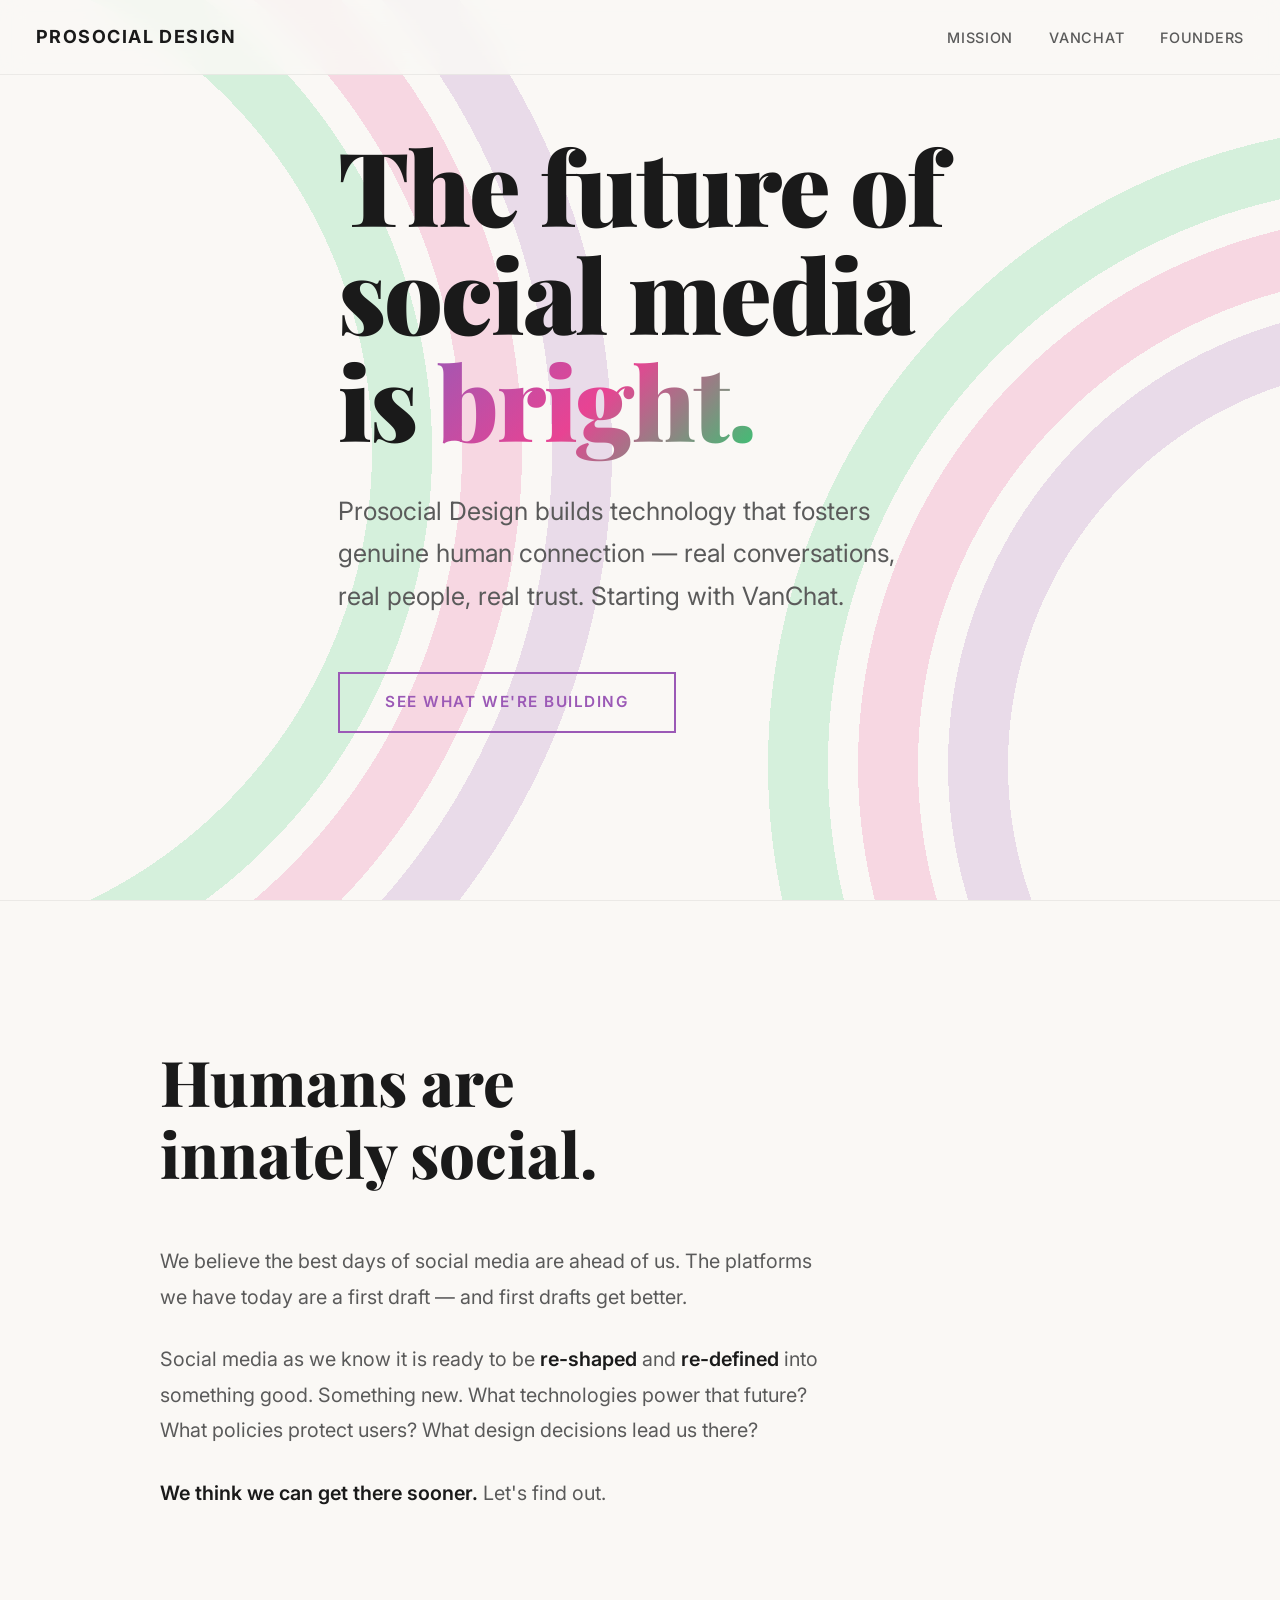
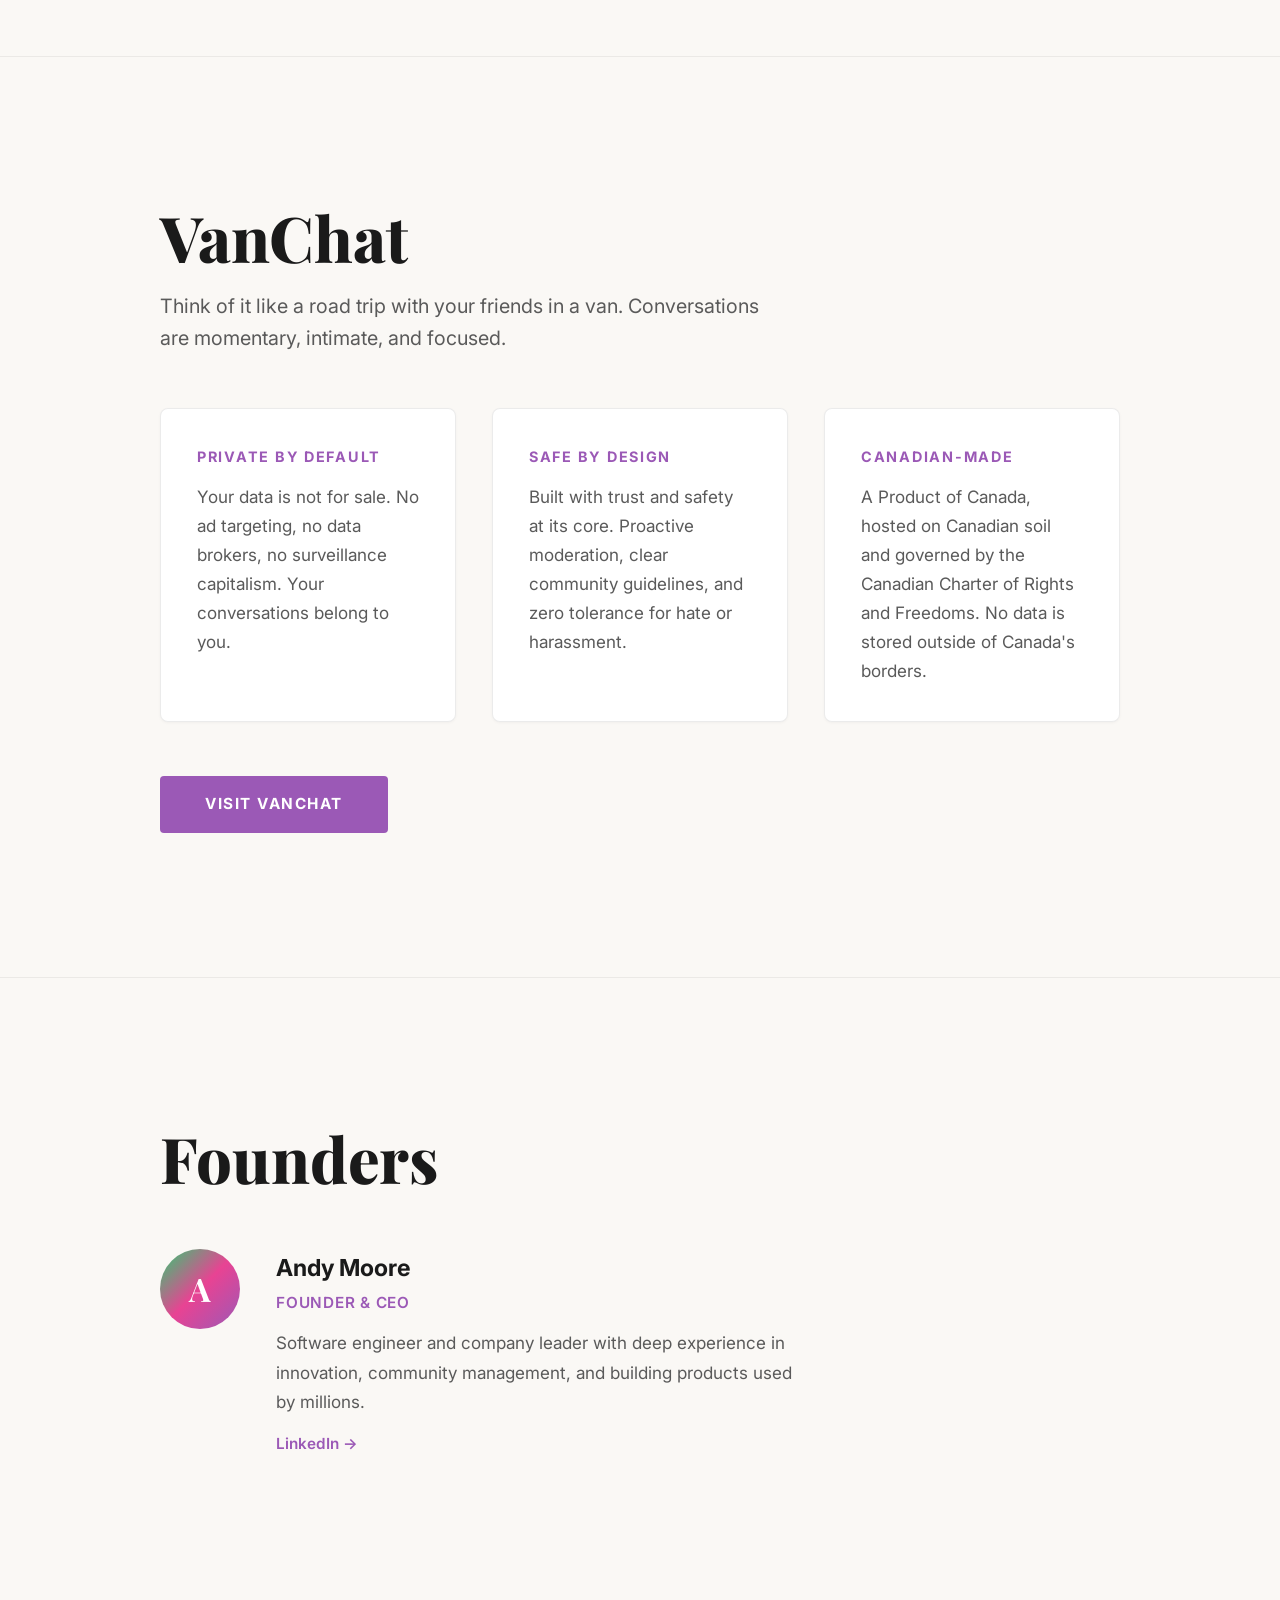
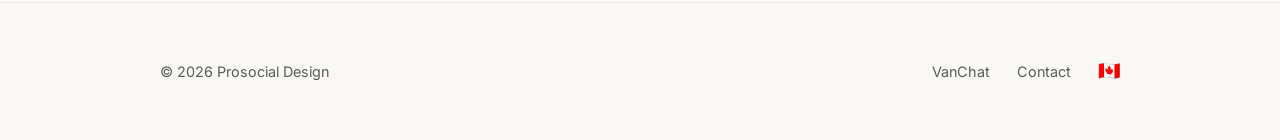
==== commit f04226b6: "Update accent color to purple to match new palette" ====
--- a/index.html
+++ b/index.html
@@ -12,7 +12,7 @@
   <link rel="preconnect" href="https://fonts.googleapis.com">
   <link rel="preconnect" href="https://fonts.gstatic.com" crossorigin>
   <link href="https://fonts.googleapis.com/css2?family=Inter:wght@400;500;600;700&family=Playfair+Display:wght@800;900&display=swap" rel="stylesheet">
-  <link rel="icon" href="data:image/svg+xml,<svg xmlns='http://www.w3.org/2000/svg' viewBox='0 0 100 100'><rect width='100' height='100' rx='12' fill='%23faf8f5'/><text y='72' x='14' font-size='68' font-family='serif' font-weight='900' fill='%23d35400'>P</text></svg>">
+  <link rel="icon" href="data:image/svg+xml,<svg xmlns='http://www.w3.org/2000/svg' viewBox='0 0 100 100'><rect width='100' height='100' rx='12' fill='%23faf8f5'/><text y='72' x='14' font-size='68' font-family='serif' font-weight='900' fill='%239b59b6'>P</text></svg>">
   <link rel="stylesheet" href="css/style.css">
 </head>
 <body>
--- a/css/style.css
+++ b/css/style.css
@@ -8,8 +8,8 @@
   --bg-raised: #ffffff;
   --text: #1a1a1a;
   --text-muted: #5a5a5a;
-  --accent: #d35400;
-  --accent-hover: #b94800;
+  --accent: #9b59b6;
+  --accent-hover: #8344a0;
   --font-body: 'Inter', -apple-system, BlinkMacSystemFont, 'Segoe UI', sans-serif;
   --font-display: 'Playfair Display', Georgia, 'Times New Roman', serif;
   --max-width: 960px;
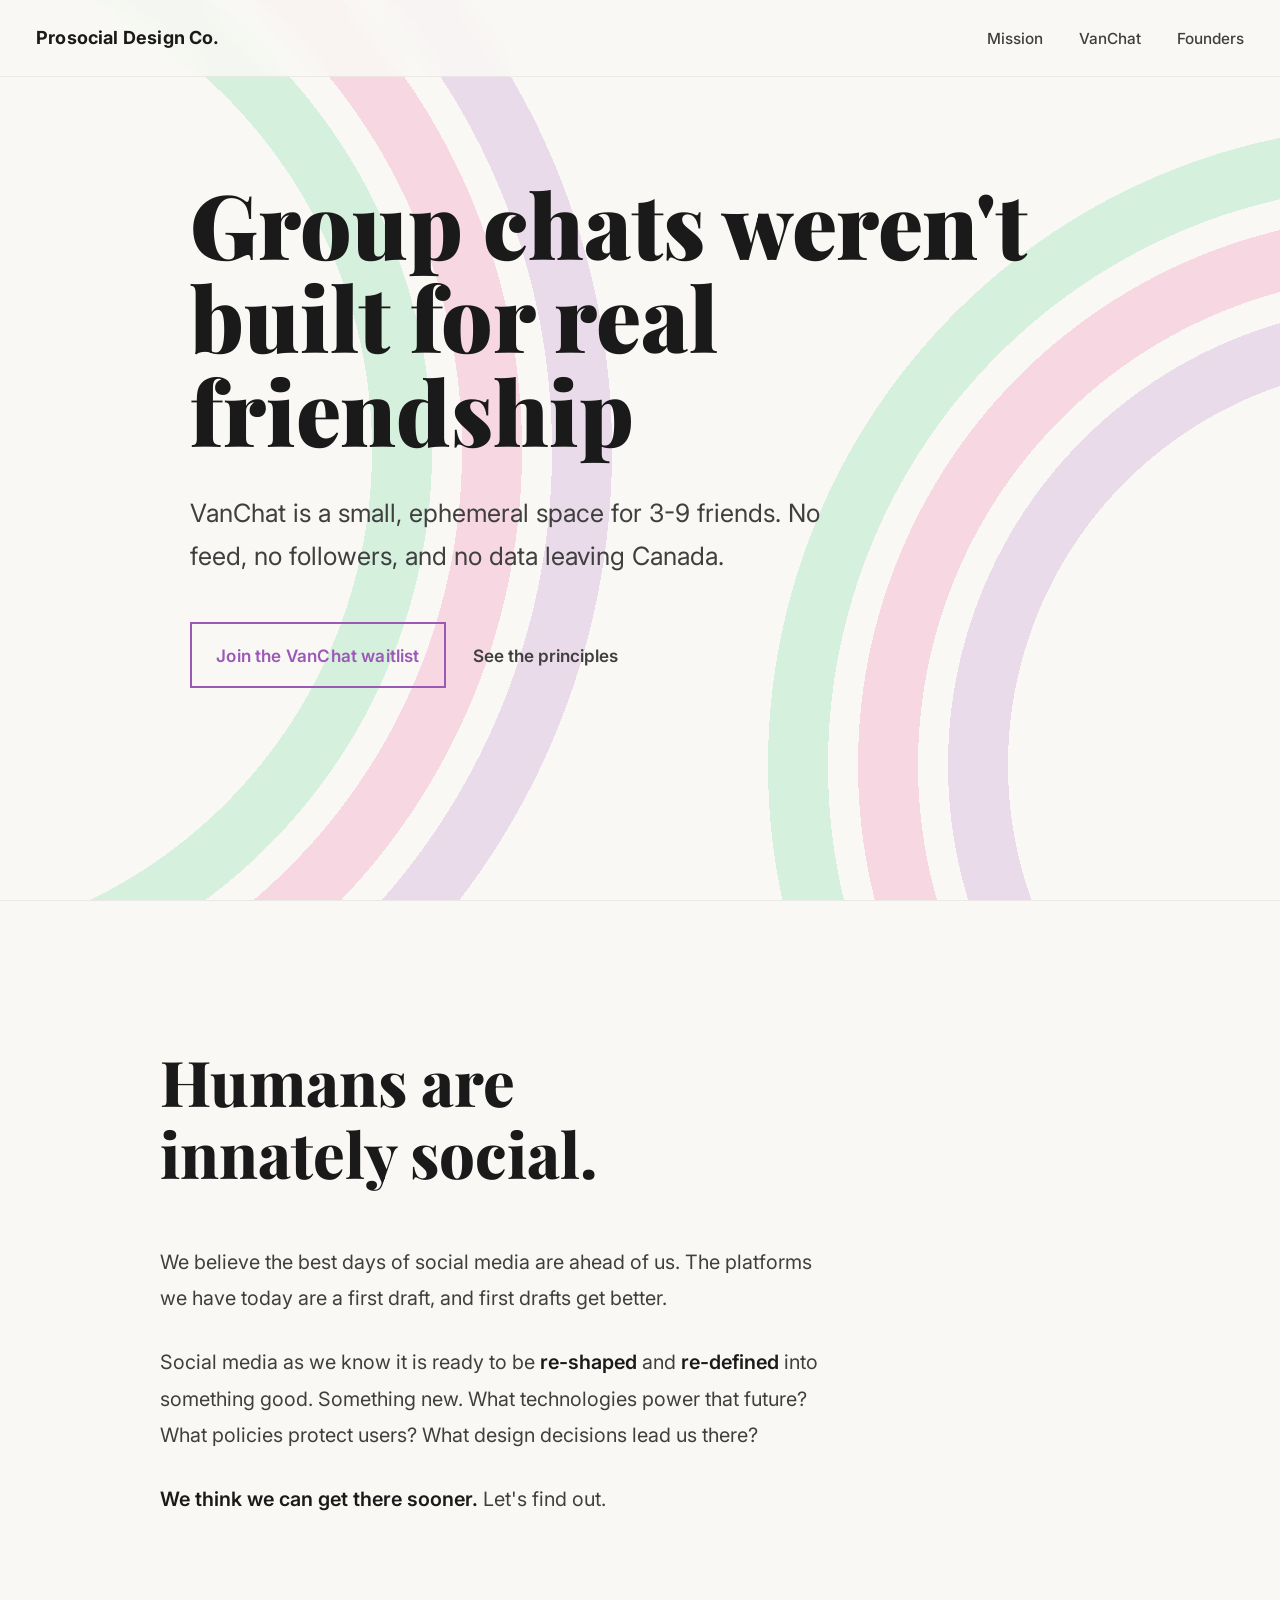
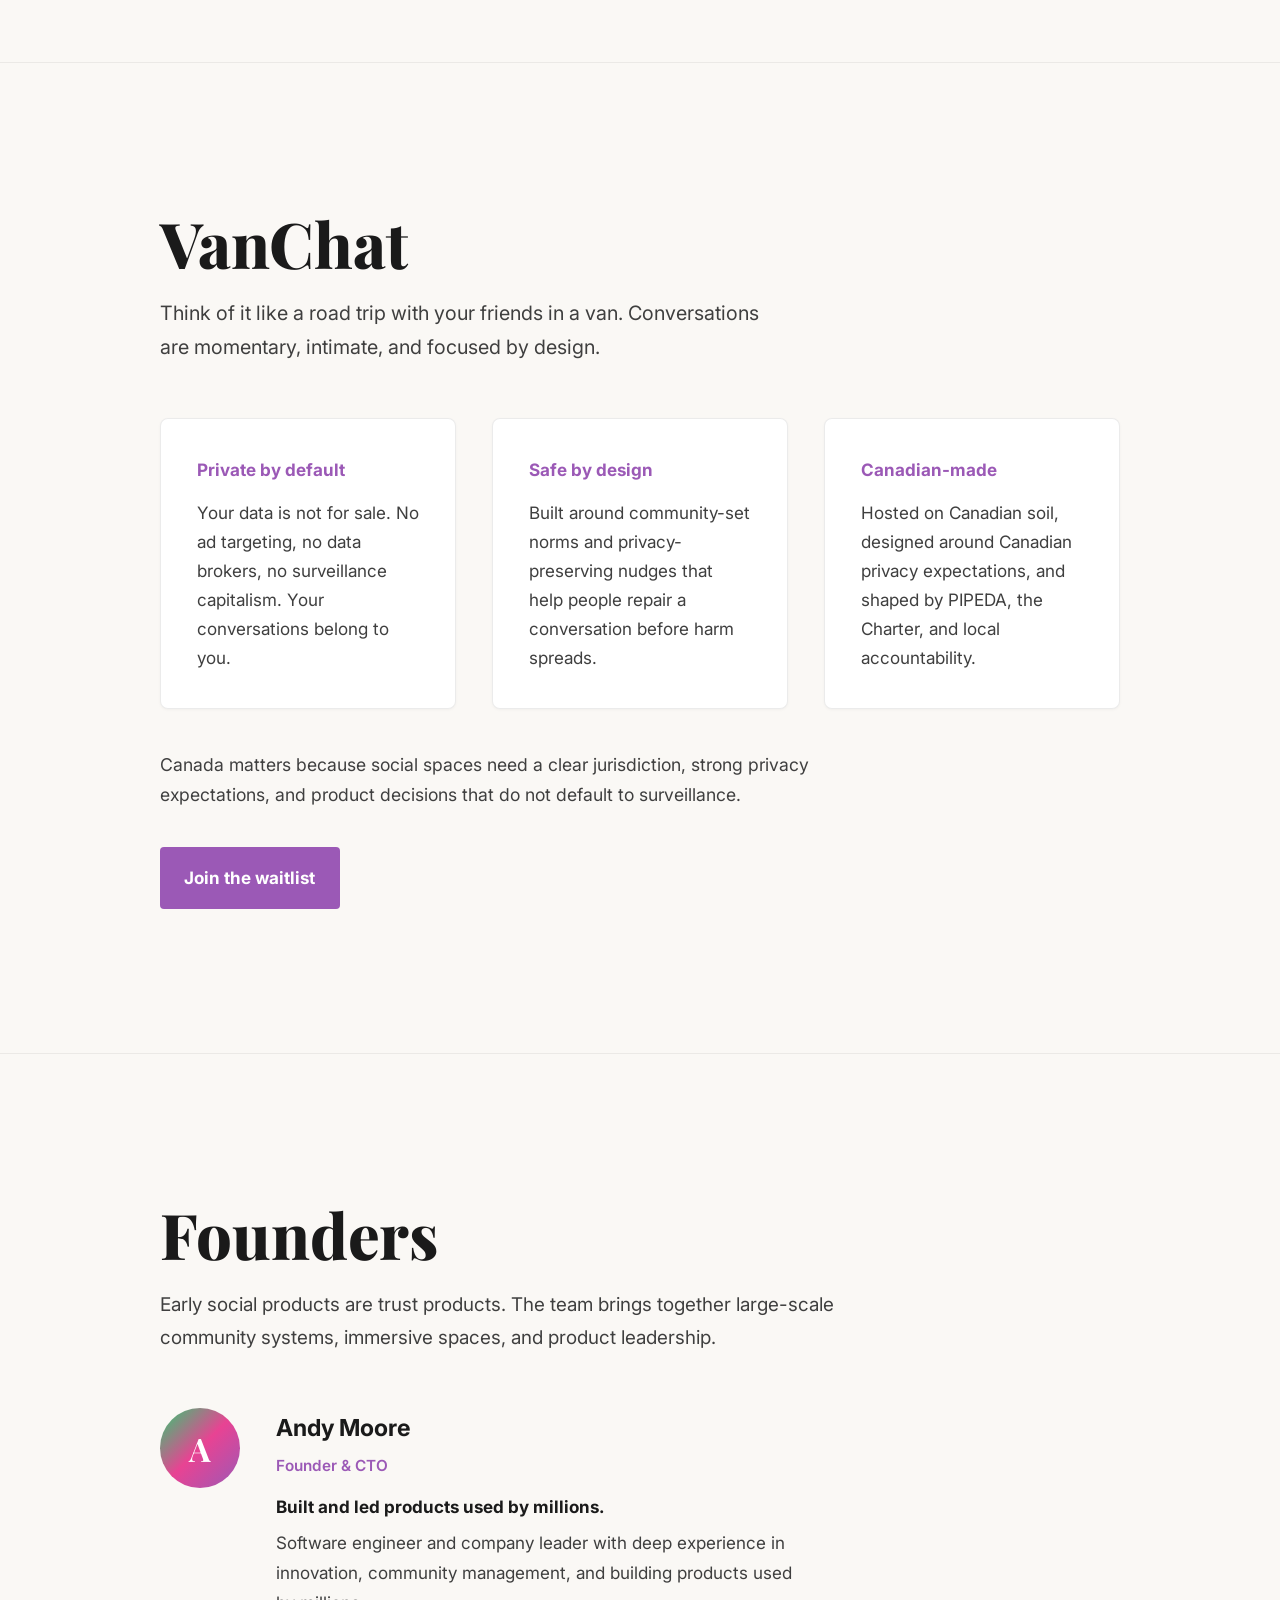
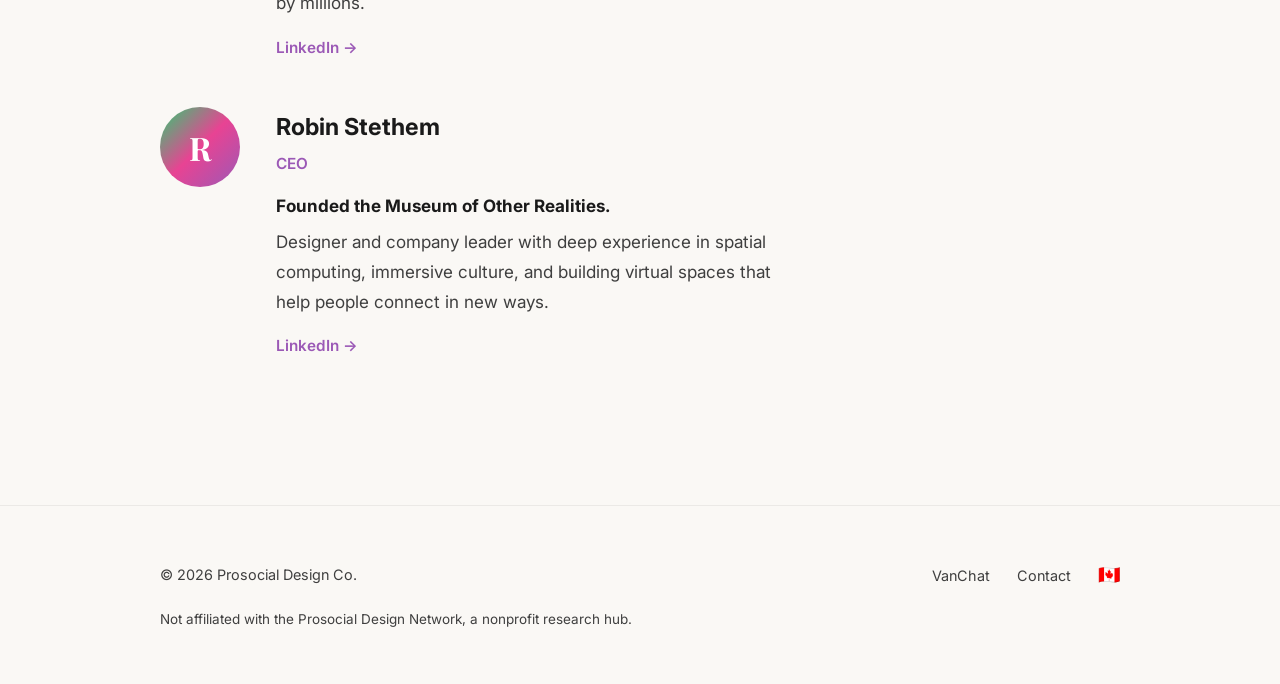
==== commit 347afe4a: "Website content facelift added yours truly and tweaked copy. LMK" ====
--- a/index.html
+++ b/index.html
@@ -3,22 +3,29 @@
 <head>
   <meta charset="UTF-8">
   <meta name="viewport" content="width=device-width, initial-scale=1.0">
-  <title>Prosocial Design — Building technology that brings out the best in us</title>
-  <meta name="description" content="Prosocial Design builds technology that fosters genuine human connection. Our first product, VanChat, is a Canadian-made chat platform where privacy, safety, and real conversation come first.">
-  <meta property="og:title" content="Prosocial Design">
-  <meta property="og:description" content="The future of social media is bright. We're building it.">
+  <title>Prosocial Design Co. — VanChat</title>
+  <meta name="description" content="VanChat is a small, ephemeral space for 3-9 friends. No feed, no followers, and no data leaving Canada.">
+  <meta property="og:title" content="Prosocial Design Co.">
+  <meta property="og:description" content="Group chats weren't built for real friendship. VanChat is a small, ephemeral space for 3-9 friends.">
   <meta property="og:type" content="website">
   <meta property="og:url" content="https://prosocial.design">
+  <meta property="og:image" content="https://prosocial.design/assets/og-image.png">
+  <meta property="og:image:width" content="1200">
+  <meta property="og:image:height" content="630">
+  <meta name="twitter:card" content="summary_large_image">
+  <meta name="twitter:title" content="Prosocial Design Co.">
+  <meta name="twitter:description" content="VanChat is a small, ephemeral space for 3-9 friends. No feed, no followers, and no data leaving Canada.">
+  <meta name="twitter:image" content="https://prosocial.design/assets/og-image.png">
   <link rel="preconnect" href="https://fonts.googleapis.com">
   <link rel="preconnect" href="https://fonts.gstatic.com" crossorigin>
-  <link href="https://fonts.googleapis.com/css2?family=Inter:wght@400;500;600;700&family=Playfair+Display:wght@800;900&display=swap" rel="stylesheet">
+  <link href="https://fonts.googleapis.com/css2?family=Inter:wght@400;500;600;700&amp;family=Playfair+Display:wght@800;900&amp;display=swap" rel="stylesheet">
   <link rel="icon" href="data:image/svg+xml,<svg xmlns='http://www.w3.org/2000/svg' viewBox='0 0 100 100'><rect width='100' height='100' rx='12' fill='%23faf8f5'/><text y='72' x='14' font-size='68' font-family='serif' font-weight='900' fill='%239b59b6'>P</text></svg>">
   <link rel="stylesheet" href="css/style.css">
 </head>
 <body>
 
   <nav>
-    <div class="nav-wordmark">Prosocial Design</div>
+    <div class="nav-wordmark">Prosocial Design Co.</div>
     <ul class="nav-links">
       <li><a href="#mission">Mission</a></li>
       <li><a href="#vanchat">VanChat</a></li>
@@ -29,11 +36,14 @@
   <!-- ======== Hero ======== -->
   <section class="hero">
     <div class="hero-content">
-      <h1>The future of<br>social media<br>is <span class="accent">bright.</span></h1>
+      <h1>Group chats weren't built for real friendship</h1>
       <p class="hero-tagline">
-        Prosocial Design builds technology that fosters genuine human connection — real conversations, real people, real trust. Starting with VanChat.
+        VanChat is a small, ephemeral space for 3-9 friends. No feed, no followers, and no data leaving Canada.
       </p>
-      <a href="#vanchat" class="hero-cta">See what we're building</a>
+      <div class="hero-actions">
+        <a href="mailto:hello@prosocial.design?subject=VanChat%20waitlist&amp;body=Hi%20Prosocial%20Design%20Co.%2C%0A%0AI%27d%20like%20to%20join%20the%20VanChat%20waitlist.%20I%27m%20interested%20because%3A%0A%0A" class="hero-cta">Join the VanChat waitlist</a>
+        <a href="#vanchat" class="hero-secondary">See the principles</a>
+      </div>
     </div>
   </section>
 
@@ -43,7 +53,7 @@
       <h2>Humans are<br>innately social.</h2>
       <div class="mission-text">
         <p>
-          We believe the best days of social media are ahead of us. The platforms we have today are a first draft — and first drafts get better.
+          We believe the best days of social media are ahead of us. The platforms we have today are a first draft, and first drafts get better.
         </p>
         <p>
           Social media as we know it is ready to be <strong>re-shaped</strong> and <strong>re-defined</strong> into something good. Something new. What technologies power that future? What policies protect users? What design decisions lead us there?
@@ -60,7 +70,7 @@
     <div class="container">
       <h2>VanChat</h2>
       <p class="product-subtitle">
-        Think of it like a road trip with your friends in a van. Conversations are momentary, intimate, and focused.
+        Think of it like a road trip with your friends in a van. Conversations are momentary, intimate, and focused by design.
       </p>
       <div class="product-principles">
         <div class="principle">
@@ -69,14 +79,17 @@
         </div>
         <div class="principle">
           <h3>Safe by design</h3>
-          <p>Built with trust and safety at its core. Proactive moderation, clear community guidelines, and zero tolerance for hate or harassment.</p>
+          <p>Built around community-set norms and privacy-preserving nudges that help people repair a conversation before harm spreads.</p>
         </div>
         <div class="principle">
           <h3>Canadian-made</h3>
-          <p>A Product of Canada, hosted on Canadian soil and governed by the Canadian Charter of Rights and Freedoms. No data is stored outside of Canada's borders.</p>
+          <p>Hosted on Canadian soil, designed around Canadian privacy expectations, and shaped by PIPEDA, the Charter, and local accountability.</p>
         </div>
       </div>
-      <a href="https://vanchat.ca" class="product-cta" target="_blank" rel="noopener">Visit VanChat</a>
+      <p class="trust-note">
+        Canada matters because social spaces need a clear jurisdiction, strong privacy expectations, and product decisions that do not default to surveillance.
+      </p>
+      <a href="mailto:hello@prosocial.design?subject=VanChat%20waitlist&amp;body=Hi%20Prosocial%20Design%20Co.%2C%0A%0AI%27d%20like%20to%20join%20the%20VanChat%20waitlist.%20I%27m%20interested%20because%3A%0A%0A" class="product-cta">Join the waitlist</a>
     </div>
   </section>
 
@@ -84,13 +97,25 @@
   <section class="team" id="founders">
     <div class="container">
       <h2>Founders</h2>
+      <p class="team-intro">Early social products are trust products. The team brings together large-scale community systems, immersive spaces, and product leadership.</p>
       <div class="team-member">
         <div class="team-avatar">A</div>
         <div class="team-info">
           <h3>Andy Moore</h3>
-          <div class="role">Founder &amp; CEO</div>
+          <div class="role">Founder &amp; CTO</div>
+          <div class="team-cred">Built and led products used by millions.</div>
           <p>Software engineer and company leader with deep experience in innovation, community management, and building products used by millions.</p>
           <a href="https://linkedin.com/in/aamoore" target="_blank" rel="noopener">LinkedIn &rarr;</a>
+        </div>
+      </div>
+      <div class="team-member">
+        <div class="team-avatar">R</div>
+        <div class="team-info">
+          <h3>Robin Stethem</h3>
+          <div class="role">CEO</div>
+          <div class="team-cred">Founded the Museum of Other Realities.</div>
+          <p>Designer and company leader with deep experience in spatial computing, immersive culture, and building virtual spaces that help people connect in new ways.</p>
+          <a href="https://linkedin.com/in/stethem" target="_blank" rel="noopener">LinkedIn &rarr;</a>
         </div>
       </div>
     </div>
@@ -99,13 +124,14 @@
   <!-- ======== Footer ======== -->
   <footer>
     <div class="footer-inner">
-      <div class="footer-copy">&copy; 2026 Prosocial Design</div>
+      <div class="footer-copy">&copy; 2026 Prosocial Design Co.</div>
       <ul class="footer-links">
         <li><a href="https://vanchat.ca" target="_blank" rel="noopener">VanChat</a></li>
         <li><a href="mailto:hello@prosocial.design">Contact</a></li>
         <li>🇨🇦</li>
       </ul>
     </div>
+    <p class="brand-note">Not affiliated with the Prosocial Design Network, a nonprofit research hub.</p>
   </footer>
 
 </body>
--- a/css/style.css
+++ b/css/style.css
@@ -1,5 +1,5 @@
 /* ============================================
-   Prosocial Design — Style System
+   Prosocial Design Co. — Style System
    Bright, optimistic. 60s/70s rainbow motif.
    ============================================ */
 
@@ -7,7 +7,7 @@
   --bg: #faf8f5;
   --bg-raised: #ffffff;
   --text: #1a1a1a;
-  --text-muted: #5a5a5a;
+  --text-muted: #3f3f3f;
   --accent: #9b59b6;
   --accent-hover: #8344a0;
   --font-body: 'Inter', -apple-system, BlinkMacSystemFont, 'Segoe UI', sans-serif;
@@ -35,7 +35,7 @@
   font-family: var(--font-body);
   background: var(--bg);
   color: var(--text);
-  line-height: 1.6;
+  line-height: 1.7;
   -webkit-font-smoothing: antialiased;
   -moz-osx-font-smoothing: grayscale;
   position: relative;
@@ -115,8 +115,7 @@
   font-family: var(--font-body);
   font-size: 1rem;
   font-weight: 700;
-  letter-spacing: 0.08em;
-  text-transform: uppercase;
+  letter-spacing: 0.01em;
   color: var(--text);
 }
 
@@ -128,10 +127,8 @@
 
 .nav-links a {
   color: var(--text-muted);
-  font-size: 0.8rem;
+  font-size: 0.85rem;
   font-weight: 500;
-  letter-spacing: 0.05em;
-  text-transform: uppercase;
   transition: color 0.2s;
 }
 
@@ -167,12 +164,13 @@
 
 .hero h1 {
   font-family: var(--font-display);
-  font-size: clamp(3rem, 8vw, 6rem);
+  font-size: clamp(3rem, 7vw, 5.8rem);
   font-weight: 900;
-  line-height: 1.05;
-  letter-spacing: -0.02em;
+  line-height: 1.04;
+  letter-spacing: 0;
   margin-bottom: 2rem;
   color: var(--text);
+  max-width: 900px;
 }
 
 .hero h1 .accent {
@@ -185,20 +183,26 @@
 .hero-tagline {
   font-size: clamp(1.1rem, 2.5vw, 1.4rem);
   color: var(--text-muted);
-  max-width: 600px;
+  max-width: 690px;
   line-height: 1.7;
-  margin-bottom: 3rem;
+  margin-bottom: 2.5rem;
+}
+
+.hero-actions {
+  display: flex;
+  align-items: center;
+  flex-wrap: wrap;
+  gap: 1rem 1.5rem;
 }
 
 .hero-cta {
   display: inline-block;
   border: 2px solid var(--accent);
   color: var(--accent);
-  padding: 0.9rem 2.5rem;
-  font-size: 0.85rem;
+  padding: 0.9rem 1.35rem;
+  font-size: 0.95rem;
   font-weight: 600;
-  letter-spacing: 0.1em;
-  text-transform: uppercase;
+  letter-spacing: 0.01em;
   transition: background 0.25s, color 0.25s;
 }
 
@@ -206,6 +210,12 @@
   background: var(--accent);
   color: #fff;
   opacity: 1;
+}
+
+.hero-secondary {
+  color: var(--text-muted);
+  font-size: 0.95rem;
+  font-weight: 600;
 }
 
 /* ---- Divider — rainbow stripe ---- */
@@ -234,7 +244,7 @@
 .mission-text p {
   font-size: 1.1rem;
   color: var(--text-muted);
-  line-height: 1.8;
+  line-height: 1.85;
   margin-bottom: 1.5rem;
   max-width: 680px;
 }
@@ -286,10 +296,8 @@
 
 .principle h3 {
   font-family: var(--font-body);
-  font-size: 0.8rem;
+  font-size: 0.95rem;
   font-weight: 700;
-  letter-spacing: 0.12em;
-  text-transform: uppercase;
   color: var(--accent);
   margin-bottom: 0.75rem;
 }
@@ -304,11 +312,9 @@
   display: inline-block;
   background: var(--accent);
   color: #fff;
-  padding: 0.9rem 2.5rem;
-  font-size: 0.85rem;
+  padding: 0.9rem 1.35rem;
+  font-size: 0.95rem;
   font-weight: 700;
-  letter-spacing: 0.1em;
-  text-transform: uppercase;
   border-radius: 4px;
   transition: background 0.25s;
 }
@@ -316,6 +322,14 @@
 .product-cta:hover {
   background: var(--accent-hover);
   opacity: 1;
+}
+
+.trust-note {
+  color: var(--text-muted);
+  font-size: 0.98rem;
+  line-height: 1.75;
+  max-width: 650px;
+  margin: -0.75rem 0 2rem;
 }
 
 /* ---- Founders ---- */
@@ -329,6 +343,14 @@
   font-size: clamp(2rem, 5vw, 3.5rem);
   font-weight: 800;
   line-height: 1.15;
+  margin-bottom: 1rem;
+}
+
+.team-intro {
+  color: var(--text-muted);
+  font-size: 1.05rem;
+  line-height: 1.75;
+  max-width: 720px;
   margin-bottom: 3rem;
 }
 
@@ -336,6 +358,10 @@
   display: flex;
   align-items: flex-start;
   gap: 2rem;
+}
+
+.team-member + .team-member {
+  margin-top: 2.5rem;
 }
 
 .team-avatar {
@@ -363,15 +389,20 @@
   font-size: 0.85rem;
   color: var(--accent);
   font-weight: 600;
-  letter-spacing: 0.05em;
-  text-transform: uppercase;
   margin-bottom: 0.75rem;
 }
 
+.team-cred {
+  color: var(--text);
+  font-size: 0.95rem;
+  font-weight: 700;
+  margin-bottom: 0.4rem;
+}
+
 .team-info p {
   color: var(--text-muted);
   font-size: 0.95rem;
-  line-height: 1.7;
+  line-height: 1.75;
   max-width: 520px;
   margin-bottom: 0.75rem;
 }
@@ -419,6 +450,14 @@
   color: var(--text);
 }
 
+.brand-note {
+  max-width: var(--max-width);
+  margin: 1rem auto 0;
+  color: var(--text-muted);
+  font-size: 0.75rem;
+  line-height: 1.6;
+}
+
 /* ---- Responsive ---- */
 
 @media (max-width: 768px) {
@@ -447,6 +486,10 @@
     flex-direction: column;
     text-align: center;
   }
+
+  .brand-note {
+    text-align: center;
+  }
 }
 
 @media (max-width: 480px) {
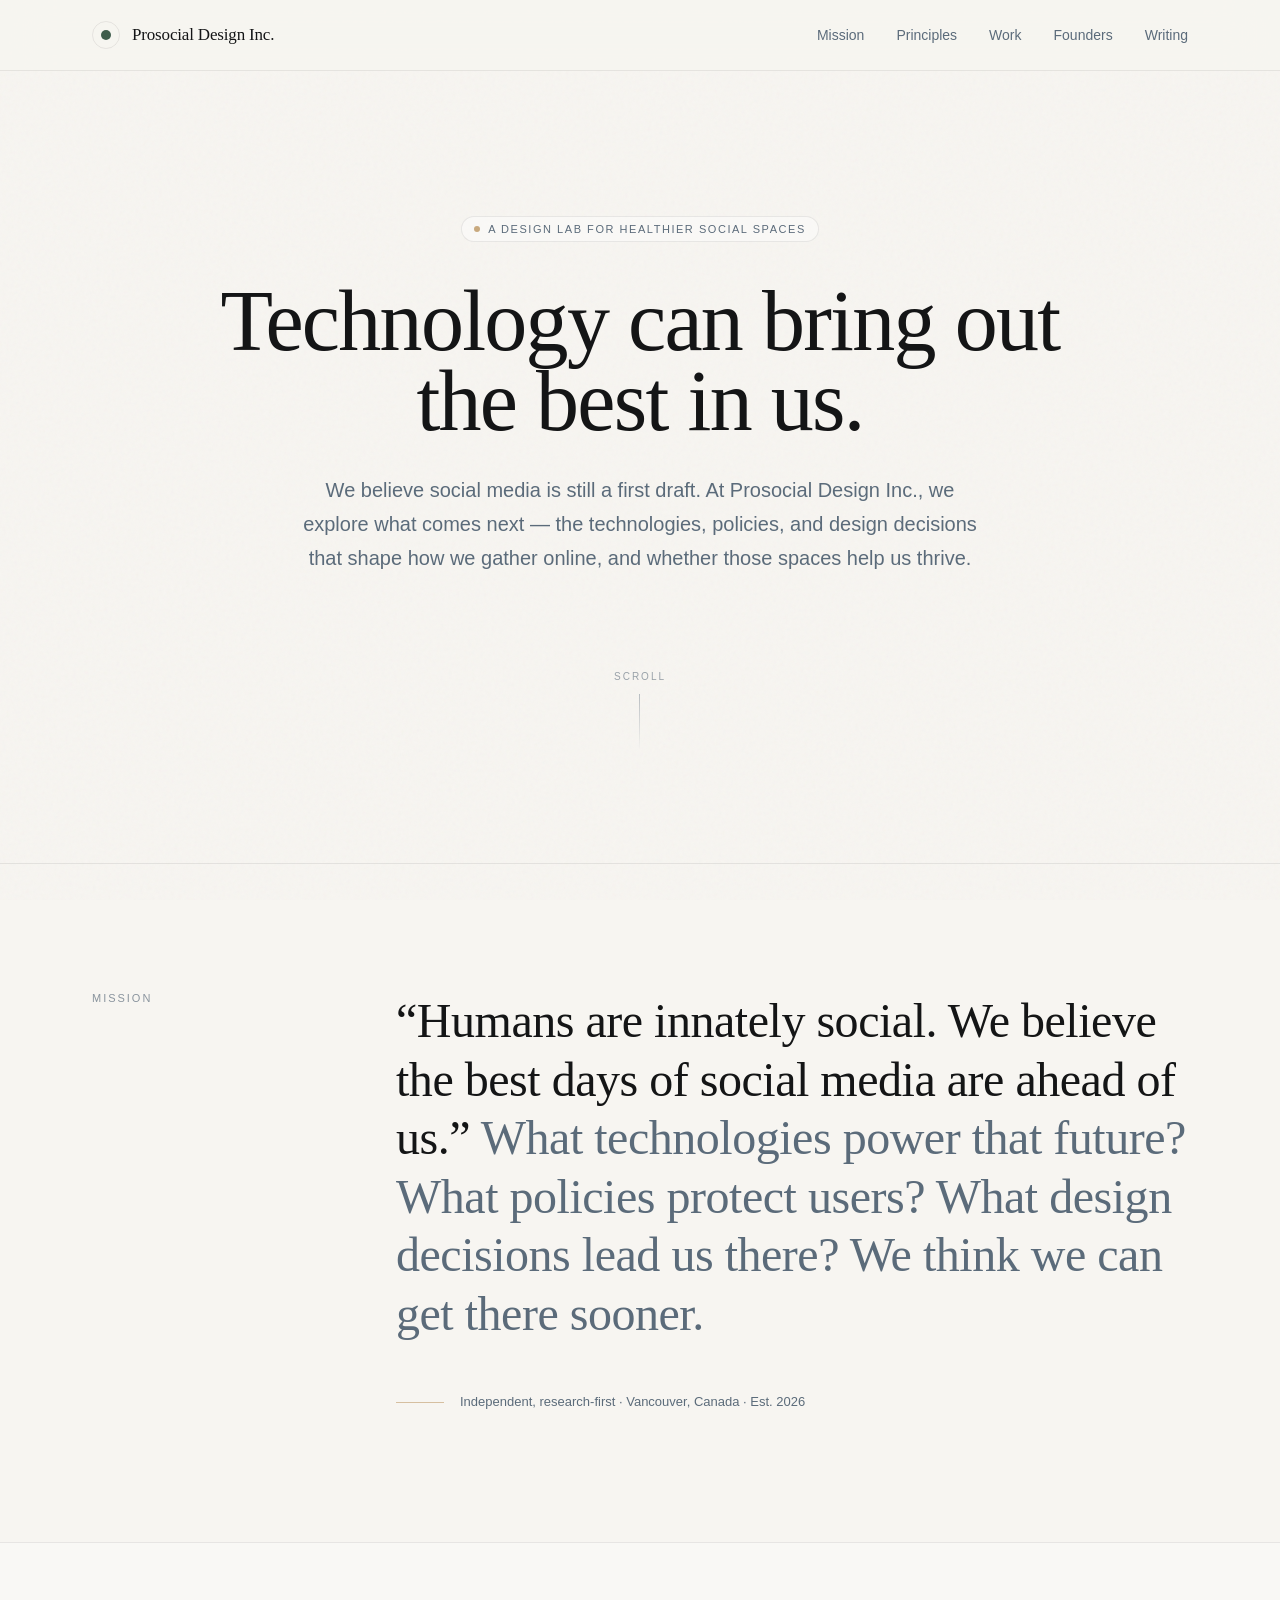
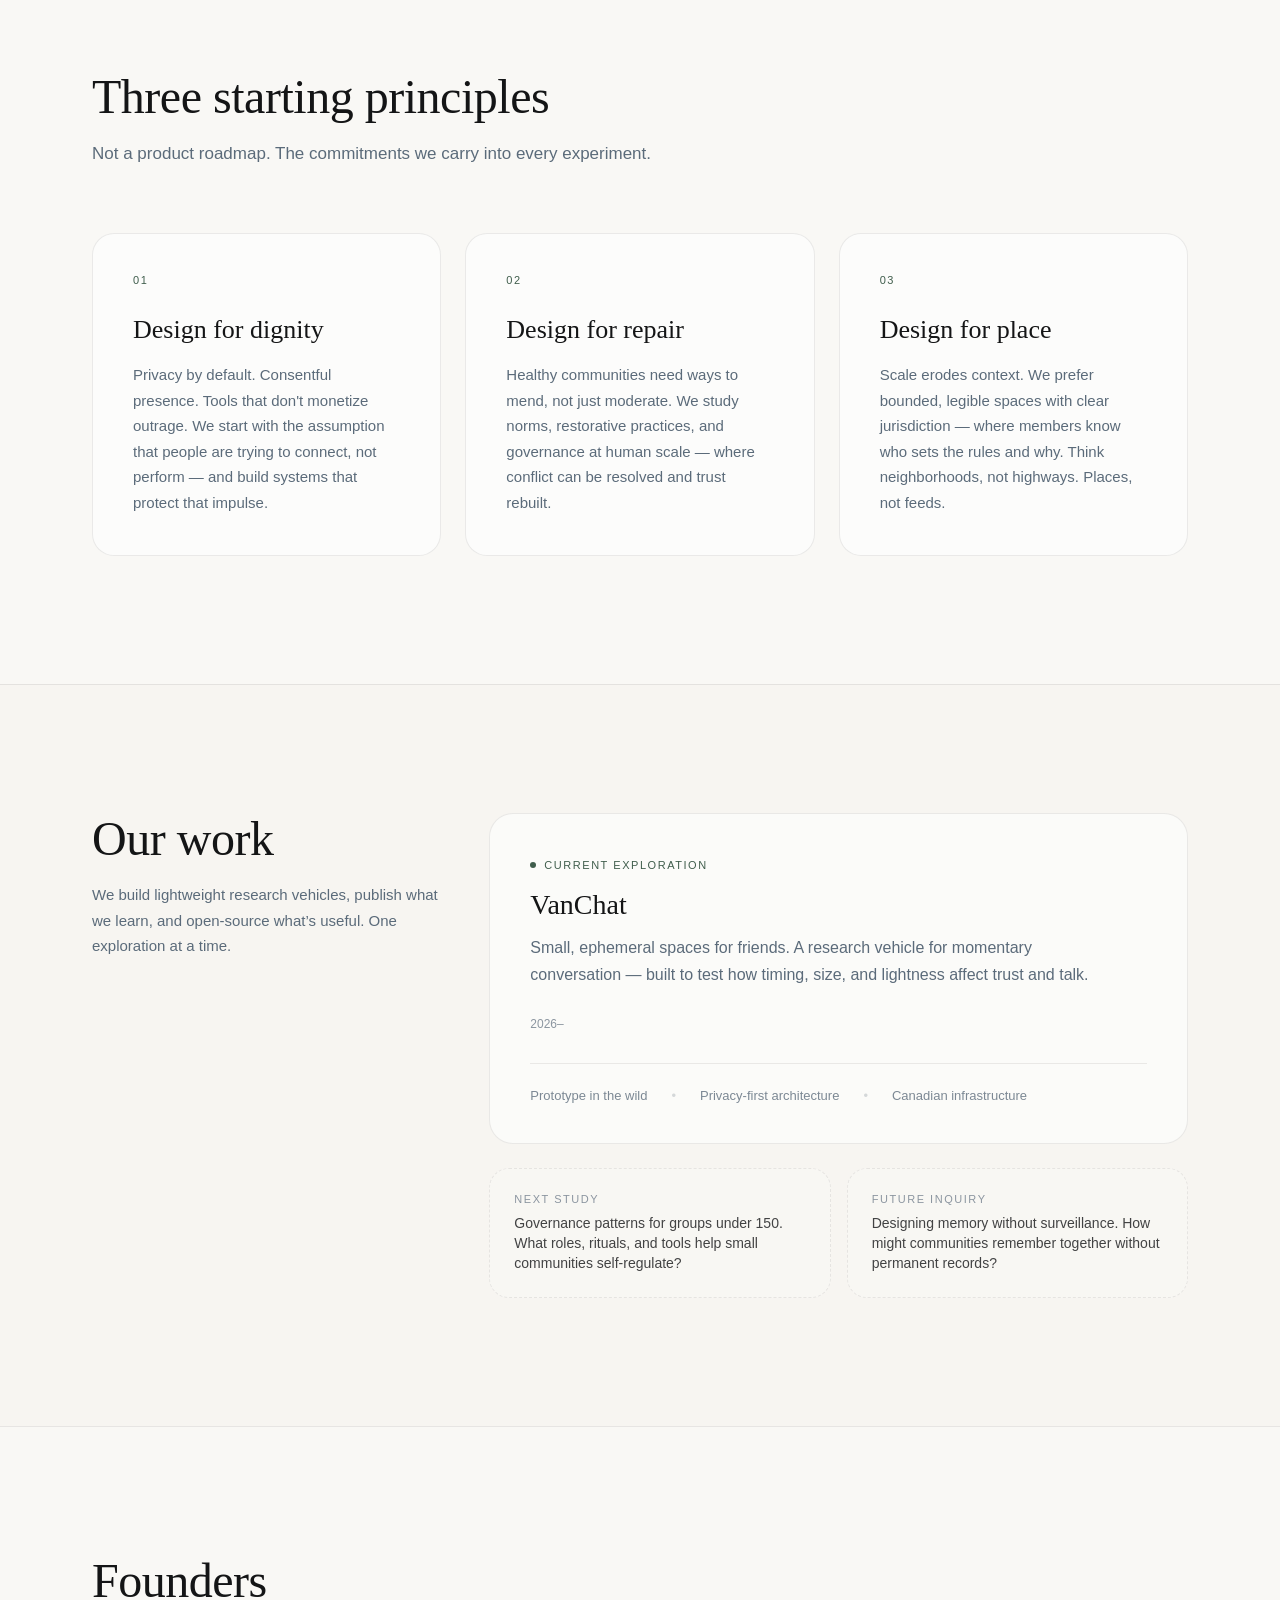
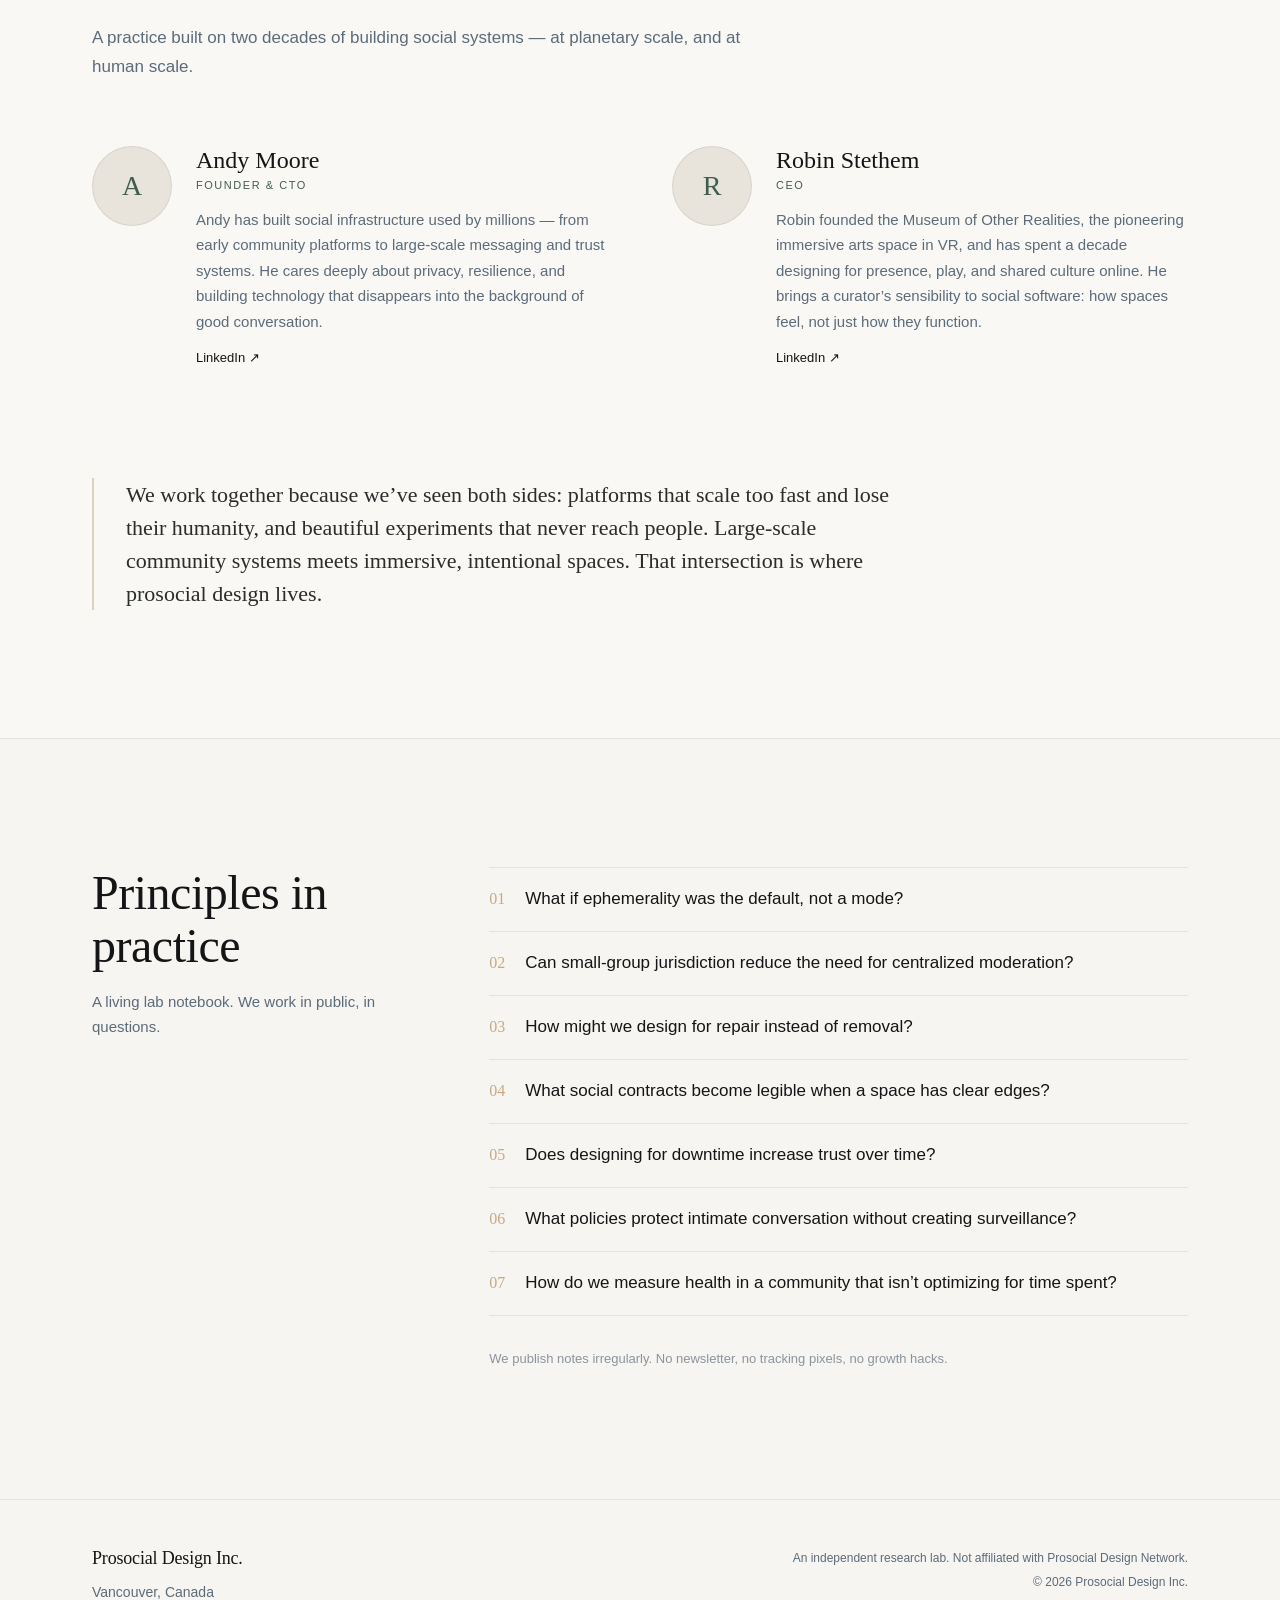
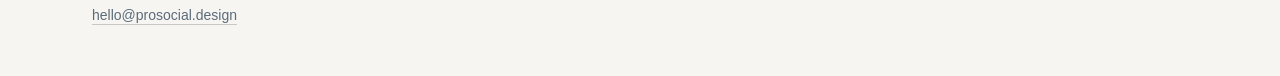
==== commit bc111c63: "Tweak copy, style facelift to make us look fancy" ====
--- a/index.html
+++ b/index.html
@@ -3,136 +3,256 @@
 <head>
   <meta charset="UTF-8">
   <meta name="viewport" content="width=device-width, initial-scale=1.0">
-  <title>Prosocial Design Co. — VanChat</title>
-  <meta name="description" content="VanChat is a small, ephemeral space for 3-9 friends. No feed, no followers, and no data leaving Canada.">
-  <meta property="og:title" content="Prosocial Design Co.">
-  <meta property="og:description" content="Group chats weren't built for real friendship. VanChat is a small, ephemeral space for 3-9 friends.">
+  <title>Prosocial Design Inc. — A design lab for healthier social spaces</title>
+  <meta name="description" content="Prosocial Design Inc. is an independent research lab based in Vancouver, Canada exploring healthier social spaces, social media, and the design decisions that help people thrive online.">
+  <meta property="og:title" content="Prosocial Design Inc.">
+  <meta property="og:description" content="A design lab for healthier social spaces. Technology can bring out the best in us.">
   <meta property="og:type" content="website">
   <meta property="og:url" content="https://prosocial.design">
   <meta property="og:image" content="https://prosocial.design/assets/og-image.png">
   <meta property="og:image:width" content="1200">
   <meta property="og:image:height" content="630">
   <meta name="twitter:card" content="summary_large_image">
-  <meta name="twitter:title" content="Prosocial Design Co.">
-  <meta name="twitter:description" content="VanChat is a small, ephemeral space for 3-9 friends. No feed, no followers, and no data leaving Canada.">
+  <meta name="twitter:title" content="Prosocial Design Inc.">
+  <meta name="twitter:description" content="A design lab for healthier social spaces. Technology can bring out the best in us.">
   <meta name="twitter:image" content="https://prosocial.design/assets/og-image.png">
   <link rel="preconnect" href="https://fonts.googleapis.com">
-  <link rel="preconnect" href="https://fonts.gstatic.com" crossorigin>
-  <link href="https://fonts.googleapis.com/css2?family=Inter:wght@400;500;600;700&amp;family=Playfair+Display:wght@800;900&amp;display=swap" rel="stylesheet">
-  <link rel="icon" href="data:image/svg+xml,<svg xmlns='http://www.w3.org/2000/svg' viewBox='0 0 100 100'><rect width='100' height='100' rx='12' fill='%23faf8f5'/><text y='72' x='14' font-size='68' font-family='serif' font-weight='900' fill='%239b59b6'>P</text></svg>">
+  <link rel="icon" href="data:image/svg+xml,<svg xmlns='http://www.w3.org/2000/svg' viewBox='0 0 100 100'><rect width='100' height='100' rx='50' fill='%23F7F5F1'/><circle cx='50' cy='50' r='16' fill='%233F5D4C'/></svg>">
   <link rel="stylesheet" href="css/style.css">
+  <script>document.documentElement.classList.add('js');</script>
 </head>
 <body>
-
-  <nav>
-    <div class="nav-wordmark">Prosocial Design Co.</div>
-    <ul class="nav-links">
-      <li><a href="#mission">Mission</a></li>
-      <li><a href="#vanchat">VanChat</a></li>
-      <li><a href="#founders">Founders</a></li>
-    </ul>
-  </nav>
-
-  <!-- ======== Hero ======== -->
-  <section class="hero">
-    <div class="hero-content">
-      <h1>Group chats weren't built for real friendship</h1>
-      <p class="hero-tagline">
-        VanChat is a small, ephemeral space for 3-9 friends. No feed, no followers, and no data leaving Canada.
-      </p>
-      <div class="hero-actions">
-        <a href="mailto:hello@prosocial.design?subject=VanChat%20waitlist&amp;body=Hi%20Prosocial%20Design%20Co.%2C%0A%0AI%27d%20like%20to%20join%20the%20VanChat%20waitlist.%20I%27m%20interested%20because%3A%0A%0A" class="hero-cta">Join the VanChat waitlist</a>
-        <a href="#vanchat" class="hero-secondary">See the principles</a>
-      </div>
+  <div class="paper-noise" aria-hidden="true"></div>
+
+  <header class="site-header">
+    <div class="header-inner">
+      <a href="#" class="brand" aria-label="Prosocial Design Inc. home">
+        <span class="brand-mark" aria-hidden="true"><span></span></span>
+        <span>Prosocial Design Inc.</span>
+      </a>
+      <nav class="desktop-nav" aria-label="Primary navigation">
+        <a href="#mission">Mission</a>
+        <a href="#principles">Principles</a>
+        <a href="#work">Work</a>
+        <a href="#founders">Founders</a>
+        <a href="#writing">Writing</a>
+      </nav>
+      <button id="menuBtn" class="menu-button" type="button" aria-label="Open menu" aria-expanded="false" aria-controls="mobileNav">
+        <svg width="24" height="24" fill="none" stroke="currentColor" stroke-width="1.5" aria-hidden="true">
+          <path d="M4 7h16M4 12h16M4 17h16"/>
+        </svg>
+      </button>
     </div>
-  </section>
-
-  <!-- ======== Mission ======== -->
-  <section class="mission" id="mission">
-    <div class="container">
-      <h2>Humans are<br>innately social.</h2>
-      <div class="mission-text">
+    <nav id="mobileNav" class="mobile-nav" aria-label="Mobile navigation">
+      <a href="#mission">Mission</a>
+      <a href="#principles">Principles</a>
+      <a href="#work">Work</a>
+      <a href="#founders">Founders</a>
+      <a href="#writing">Writing</a>
+    </nav>
+  </header>
+
+  <main>
+    <section class="hero">
+      <div class="shell">
+        <div class="hero-inner">
+          <div class="eyebrow fade-in">
+            <span></span>
+            A design lab for healthier social spaces
+          </div>
+          <h1 class="fade-in">Technology can bring out the best in us.</h1>
+          <p class="hero-copy fade-in">We believe social media is still a first draft. At Prosocial Design Inc., we explore what comes next — the technologies, policies, and design decisions that shape how we gather online, and whether those spaces help us thrive.</p>
+          <div class="scroll-cue" aria-hidden="true">
+            <span>Scroll</span>
+            <div></div>
+          </div>
+        </div>
+      </div>
+    </section>
+
+    <section id="mission" class="section mission">
+      <div class="shell section-grid">
+        <div class="section-label">Mission</div>
+        <div>
+          <blockquote class="mission-quote fade-in">
+            “Humans are innately social. We believe the best days of social media are ahead of us.”
+            <span>What technologies power that future? What policies protect users? What design decisions lead us there? We think we can get there sooner.</span>
+          </blockquote>
+          <div class="note-row">
+            <div></div>
+            <p>Independent, research-first · Vancouver, Canada · Est. 2026</p>
+          </div>
+        </div>
+      </div>
+    </section>
+
+    <section id="principles" class="section section-tint">
+      <div class="shell">
+        <div class="section-heading fade-in">
+          <h2>Three starting principles</h2>
+          <p>Not a product roadmap. The commitments we carry into every experiment.</p>
+        </div>
+        <div class="principle-grid">
+          <article class="card fade-in">
+            <div class="number">01</div>
+            <h3>Design for dignity</h3>
+            <p>Privacy by default. Consentful presence. Tools that don't monetize outrage. We start with the assumption that people are trying to connect, not perform — and build systems that protect that impulse.</p>
+          </article>
+          <article class="card fade-in">
+            <div class="number">02</div>
+            <h3>Design for repair</h3>
+            <p>Healthy communities need ways to mend, not just moderate. We study norms, restorative practices, and governance at human scale — where conflict can be resolved and trust rebuilt.</p>
+          </article>
+          <article class="card fade-in">
+            <div class="number">03</div>
+            <h3>Design for place</h3>
+            <p>Scale erodes context. We prefer bounded, legible spaces with clear jurisdiction — where members know who sets the rules and why. Think neighborhoods, not highways. Places, not feeds.</p>
+          </article>
+        </div>
+      </div>
+    </section>
+
+    <section id="work" class="section">
+      <div class="shell work-grid">
+        <div class="fade-in">
+          <h2>Our work</h2>
+          <p>We build lightweight research vehicles, publish what we learn, and open-source what’s useful. One exploration at a time.</p>
+        </div>
+        <div>
+          <article class="card work-card fade-in">
+            <div class="work-card-header">
+              <div>
+                <div class="current-label">
+                  <span></span>
+                  Current exploration
+                </div>
+                <h3>VanChat</h3>
+                <p>Small, ephemeral spaces for friends. A research vehicle for momentary conversation — built to test how timing, size, and lightness affect trust and talk.</p>
+              </div>
+              <div class="year">2026–</div>
+            </div>
+            <div class="work-tags">
+              <span>Prototype in the wild</span>
+              <span>Privacy-first architecture</span>
+              <span>Canadian infrastructure</span>
+            </div>
+          </article>
+          <div class="study-grid">
+            <article class="study-card fade-in">
+              <div>Next study</div>
+              <p>Governance patterns for groups under 150. What roles, rituals, and tools help small communities self-regulate?</p>
+            </article>
+            <article class="study-card fade-in">
+              <div>Future inquiry</div>
+              <p>Designing memory without surveillance. How might communities remember together without permanent records?</p>
+            </article>
+          </div>
+        </div>
+      </div>
+    </section>
+
+    <section id="founders" class="section section-tint">
+      <div class="shell">
+        <div class="section-heading fade-in">
+          <h2>Founders</h2>
+          <p>A practice built on two decades of building social systems — at planetary scale, and at human scale.</p>
+        </div>
+        <div class="founder-grid">
+          <article class="founder fade-in">
+            <div class="founder-avatar">A</div>
+            <div>
+              <h3>Andy Moore</h3>
+              <div class="role">Founder &amp; CTO</div>
+              <p>Andy has built social infrastructure used by millions — from early community platforms to large-scale messaging and trust systems. He cares deeply about privacy, resilience, and building technology that disappears into the background of good conversation.</p>
+              <a href="https://linkedin.com/in/aamoore" target="_blank" rel="noopener">LinkedIn <span aria-hidden="true">↗</span></a>
+            </div>
+          </article>
+          <article class="founder fade-in">
+            <div class="founder-avatar">R</div>
+            <div>
+              <h3>Robin Stethem</h3>
+              <div class="role">CEO</div>
+              <p>Robin founded the Museum of Other Realities, the pioneering immersive arts space in VR, and has spent a decade designing for presence, play, and shared culture online. He brings a curator’s sensibility to social software: how spaces feel, not just how they function.</p>
+              <a href="https://linkedin.com/in/stethem" target="_blank" rel="noopener">LinkedIn <span aria-hidden="true">↗</span></a>
+            </div>
+          </article>
+        </div>
+        <div class="founder-note fade-in">
+          <p>We work together because we’ve seen both sides: platforms that scale too fast and lose their humanity, and beautiful experiments that never reach people. Large-scale community systems meets immersive, intentional spaces. That intersection is where prosocial design lives.</p>
+        </div>
+      </div>
+    </section>
+
+    <section id="writing" class="section">
+      <div class="shell writing-grid">
+        <div class="fade-in">
+          <h2>Principles in practice</h2>
+          <p>A living lab notebook. We work in public, in questions.</p>
+        </div>
+        <div>
+          <ol class="question-list">
+            <li class="fade-in"><span>01</span><p>What if ephemerality was the default, not a mode?</p></li>
+            <li class="fade-in"><span>02</span><p>Can small-group jurisdiction reduce the need for centralized moderation?</p></li>
+            <li class="fade-in"><span>03</span><p>How might we design for repair instead of removal?</p></li>
+            <li class="fade-in"><span>04</span><p>What social contracts become legible when a space has clear edges?</p></li>
+            <li class="fade-in"><span>05</span><p>Does designing for downtime increase trust over time?</p></li>
+            <li class="fade-in"><span>06</span><p>What policies protect intimate conversation without creating surveillance?</p></li>
+            <li class="fade-in"><span>07</span><p>How do we measure health in a community that isn’t optimizing for time spent?</p></li>
+          </ol>
+          <p class="writing-note">We publish notes irregularly. No newsletter, no tracking pixels, no growth hacks.</p>
+        </div>
+      </div>
+    </section>
+  </main>
+
+  <footer class="site-footer">
+    <div class="shell footer-inner">
+      <div>
+        <div class="footer-brand">Prosocial Design Inc.</div>
         <p>
-          We believe the best days of social media are ahead of us. The platforms we have today are a first draft, and first drafts get better.
+          Vancouver, Canada<br>
+          <a href="mailto:hello@prosocial.design">hello@prosocial.design</a>
         </p>
-        <p>
-          Social media as we know it is ready to be <strong>re-shaped</strong> and <strong>re-defined</strong> into something good. Something new. What technologies power that future? What policies protect users? What design decisions lead us there?
-        </p>
-        <p>
-          <strong>We think we can get there sooner.</strong> Let's find out.
-        </p>
+      </div>
+      <div class="footer-note">
+        <p>An independent research lab. Not affiliated with Prosocial Design Network.</p>
+        <p>© 2026 Prosocial Design Inc.</p>
       </div>
     </div>
-  </section>
-
-  <!-- ======== VanChat ======== -->
-  <section class="product" id="vanchat">
-    <div class="container">
-      <h2>VanChat</h2>
-      <p class="product-subtitle">
-        Think of it like a road trip with your friends in a van. Conversations are momentary, intimate, and focused by design.
-      </p>
-      <div class="product-principles">
-        <div class="principle">
-          <h3>Private by default</h3>
-          <p>Your data is not for sale. No ad targeting, no data brokers, no surveillance capitalism. Your conversations belong to you.</p>
-        </div>
-        <div class="principle">
-          <h3>Safe by design</h3>
-          <p>Built around community-set norms and privacy-preserving nudges that help people repair a conversation before harm spreads.</p>
-        </div>
-        <div class="principle">
-          <h3>Canadian-made</h3>
-          <p>Hosted on Canadian soil, designed around Canadian privacy expectations, and shaped by PIPEDA, the Charter, and local accountability.</p>
-        </div>
-      </div>
-      <p class="trust-note">
-        Canada matters because social spaces need a clear jurisdiction, strong privacy expectations, and product decisions that do not default to surveillance.
-      </p>
-      <a href="mailto:hello@prosocial.design?subject=VanChat%20waitlist&amp;body=Hi%20Prosocial%20Design%20Co.%2C%0A%0AI%27d%20like%20to%20join%20the%20VanChat%20waitlist.%20I%27m%20interested%20because%3A%0A%0A" class="product-cta">Join the waitlist</a>
-    </div>
-  </section>
-
-  <!-- ======== Founders ======== -->
-  <section class="team" id="founders">
-    <div class="container">
-      <h2>Founders</h2>
-      <p class="team-intro">Early social products are trust products. The team brings together large-scale community systems, immersive spaces, and product leadership.</p>
-      <div class="team-member">
-        <div class="team-avatar">A</div>
-        <div class="team-info">
-          <h3>Andy Moore</h3>
-          <div class="role">Founder &amp; CTO</div>
-          <div class="team-cred">Built and led products used by millions.</div>
-          <p>Software engineer and company leader with deep experience in innovation, community management, and building products used by millions.</p>
-          <a href="https://linkedin.com/in/aamoore" target="_blank" rel="noopener">LinkedIn &rarr;</a>
-        </div>
-      </div>
-      <div class="team-member">
-        <div class="team-avatar">R</div>
-        <div class="team-info">
-          <h3>Robin Stethem</h3>
-          <div class="role">CEO</div>
-          <div class="team-cred">Founded the Museum of Other Realities.</div>
-          <p>Designer and company leader with deep experience in spatial computing, immersive culture, and building virtual spaces that help people connect in new ways.</p>
-          <a href="https://linkedin.com/in/stethem" target="_blank" rel="noopener">LinkedIn &rarr;</a>
-        </div>
-      </div>
-    </div>
-  </section>
-
-  <!-- ======== Footer ======== -->
-  <footer>
-    <div class="footer-inner">
-      <div class="footer-copy">&copy; 2026 Prosocial Design Co.</div>
-      <ul class="footer-links">
-        <li><a href="https://vanchat.ca" target="_blank" rel="noopener">VanChat</a></li>
-        <li><a href="mailto:hello@prosocial.design">Contact</a></li>
-        <li>🇨🇦</li>
-      </ul>
-    </div>
-    <p class="brand-note">Not affiliated with the Prosocial Design Network, a nonprofit research hub.</p>
   </footer>
 
+  <script>
+    const menuBtn = document.getElementById('menuBtn');
+    const mobileNav = document.getElementById('mobileNav');
+
+    menuBtn?.addEventListener('click', () => {
+      const isOpen = mobileNav.classList.toggle('is-open');
+      menuBtn.setAttribute('aria-expanded', String(isOpen));
+    });
+
+    mobileNav?.querySelectorAll('a').forEach((link) => {
+      link.addEventListener('click', () => {
+        mobileNav.classList.remove('is-open');
+        menuBtn?.setAttribute('aria-expanded', 'false');
+      });
+    });
+
+    const fadeElements = document.querySelectorAll('.fade-in');
+
+    if ('IntersectionObserver' in window) {
+      const observer = new IntersectionObserver((entries) => {
+        entries.forEach((entry) => {
+          if (entry.isIntersecting) {
+            entry.target.classList.add('visible');
+            observer.unobserve(entry.target);
+          }
+        });
+      }, { threshold: 0.1 });
+
+      fadeElements.forEach((element) => observer.observe(element));
+    } else {
+      fadeElements.forEach((element) => element.classList.add('visible'));
+    }
+  </script>
 </body>
 </html>
--- a/css/style.css
+++ b/css/style.css
@@ -1,503 +1,739 @@
-/* ============================================
-   Prosocial Design Co. — Style System
-   Bright, optimistic. 60s/70s rainbow motif.
-   ============================================ */
-
 :root {
-  --bg: #faf8f5;
-  --bg-raised: #ffffff;
-  --text: #1a1a1a;
-  --text-muted: #3f3f3f;
-  --accent: #9b59b6;
-  --accent-hover: #8344a0;
-  --font-body: 'Inter', -apple-system, BlinkMacSystemFont, 'Segoe UI', sans-serif;
-  --font-display: 'Playfair Display', Georgia, 'Times New Roman', serif;
-  --max-width: 960px;
-
-  /* arc colors — site key colors */
-  --arc-1: #9b59b6;
-  --arc-2: #e84393;
-  --arc-3: #2ecc71;
-}
-
-*, *::before, *::after {
-  margin: 0;
-  padding: 0;
+  --bg: #f7f5f1;
+  --text: #141516;
+  --muted: #5b6b7a;
+  --green: #3f5d4c;
+  --gold: #c8a97e;
+  --paper: #e9e4db;
+  --hairline: rgba(20, 21, 22, 0.08);
+  --white-soft: rgba(255, 255, 255, 0.55);
+  --max-width: 1160px;
+  --serif: Georgia, "Iowan Old Style", "Times New Roman", Times, serif;
+  --sans: -apple-system, BlinkMacSystemFont, "Segoe UI", Roboto, Helvetica, Arial, sans-serif;
+}
+
+*,
+*::before,
+*::after {
   box-sizing: border-box;
 }
 
 html {
-  font-size: 18px;
   scroll-behavior: smooth;
 }
 
 body {
-  font-family: var(--font-body);
+  margin: 0;
   background: var(--bg);
   color: var(--text);
-  line-height: 1.7;
+  font-family: var(--sans);
+  text-rendering: optimizeLegibility;
   -webkit-font-smoothing: antialiased;
-  -moz-osx-font-smoothing: grayscale;
-  position: relative;
-}
-
-/* ---- Retro groovy rainbow arcs ---- */
-
-body::before {
-  content: '';
+}
+
+::selection {
+  background: rgba(200, 169, 126, 0.35);
+}
+
+p {
+  line-height: 1.75;
+}
+
+a {
+  color: inherit;
+  text-decoration: none;
+}
+
+button {
+  font: inherit;
+}
+
+.paper-noise {
   position: fixed;
-  top: 0;
-  left: 0;
-  right: 0;
-  bottom: 0;
+  inset: 0;
   z-index: 0;
   pointer-events: none;
-  background:
-    radial-gradient(circle at -10% 50%,
-      transparent 500px,
-      var(--arc-3) 500px, var(--arc-3) 560px,
-      transparent 560px,
-      transparent 590px,
-      var(--arc-2) 590px, var(--arc-2) 650px,
-      transparent 650px,
-      transparent 680px,
-      var(--arc-1) 680px, var(--arc-1) 740px,
-      transparent 740px
-    ),
-    radial-gradient(circle at 110% 85%,
-      transparent 400px,
-      var(--arc-1) 400px, var(--arc-1) 460px,
-      transparent 460px,
-      transparent 490px,
-      var(--arc-2) 490px, var(--arc-2) 550px,
-      transparent 550px,
-      transparent 580px,
-      var(--arc-3) 580px, var(--arc-3) 640px,
-      transparent 640px
-    );
-  opacity: 0.18;
-}
-
-body > * {
+  opacity: 0.035;
+  background-image: url("data:image/svg+xml,%3Csvg viewBox='0 0 256 256' xmlns='http://www.w3.org/2000/svg'%3E%3Cfilter id='n'%3E%3CfeTurbulence type='fractalNoise' baseFrequency='0.9' numOctaves='4' stitchTiles='stitch'/%3E%3C/filter%3E%3Crect width='100%25' height='100%25' filter='url(%23n)'/%3E%3C/svg%3E");
+}
+
+.site-header,
+main,
+.site-footer {
   position: relative;
   z-index: 1;
 }
 
-a {
-  color: var(--accent);
-  text-decoration: none;
-  transition: opacity 0.2s;
-}
-
-a:hover {
-  opacity: 0.8;
-}
-
-/* ---- Navigation ---- */
-
-nav {
-  position: fixed;
+.site-header {
+  position: sticky;
   top: 0;
-  left: 0;
-  right: 0;
-  z-index: 100;
-  padding: 1.25rem 2rem;
-  display: flex;
+  z-index: 40;
+  border-bottom: 1px solid var(--hairline);
+  background: rgba(247, 245, 241, 0.8);
+  backdrop-filter: blur(24px);
+  -webkit-backdrop-filter: blur(24px);
+}
+
+.header-inner,
+.shell {
+  width: min(100%, var(--max-width));
+  margin: 0 auto;
+  padding-inline: 1.5rem;
+}
+
+.header-inner {
+  min-height: 70px;
+  display: flex;
+  align-items: center;
   justify-content: space-between;
-  align-items: center;
-  background: rgba(250, 248, 245, 0.85);
-  backdrop-filter: blur(12px);
-  -webkit-backdrop-filter: blur(12px);
-  border-bottom: 1px solid rgba(0, 0, 0, 0.06);
-}
-
-.nav-wordmark {
-  font-family: var(--font-body);
+}
+
+.brand {
+  position: relative;
+  z-index: 2;
+  display: inline-flex;
+  align-items: center;
+  gap: 0.75rem;
+  font-family: var(--serif);
+  font-size: 1.0625rem;
+  letter-spacing: -0.01em;
+}
+
+.brand-mark {
+  width: 1.75rem;
+  height: 1.75rem;
+  border: 1px solid var(--hairline);
+  border-radius: 999px;
+  display: inline-flex;
+  align-items: center;
+  justify-content: center;
+}
+
+.brand-mark span {
+  width: 0.625rem;
+  height: 0.625rem;
+  border-radius: 999px;
+  background: var(--green);
+}
+
+.desktop-nav {
+  display: none;
+  align-items: center;
+  gap: 2rem;
+  color: var(--muted);
+  font-size: 0.875rem;
+}
+
+.desktop-nav a {
+  transition: color 0.2s;
+}
+
+.desktop-nav a:hover {
+  color: var(--text);
+}
+
+.menu-button {
+  margin-right: -0.5rem;
+  border: 0;
+  background: transparent;
+  color: var(--muted);
+  padding: 0.5rem;
+  cursor: pointer;
+}
+
+.mobile-nav {
+  display: none;
+  border-top: 1px solid var(--hairline);
+  background: var(--bg);
+  padding: 1rem 1.5rem;
+}
+
+.mobile-nav.is-open {
+  display: flex;
+  flex-direction: column;
+  gap: 1rem;
+}
+
+.mobile-nav a {
+  color: var(--muted);
+  font-size: 0.9375rem;
+  padding-block: 0.25rem;
+}
+
+.hero-inner {
+  min-height: 88vh;
+  display: flex;
+  flex-direction: column;
+  align-items: center;
+  justify-content: center;
+  text-align: center;
+  padding: 7rem 0 5rem;
+}
+
+.eyebrow {
+  display: inline-flex;
+  align-items: center;
+  gap: 0.5rem;
+  margin-bottom: 2.5rem;
+  padding: 0.375rem 0.75rem;
+  border: 1px solid var(--hairline);
+  border-radius: 999px;
+  background: rgba(255, 255, 255, 0.4);
+  color: var(--muted);
+  font-size: 0.6875rem;
+  letter-spacing: 0.14em;
+  text-transform: uppercase;
+}
+
+.eyebrow span,
+.current-label span {
+  width: 0.375rem;
+  height: 0.375rem;
+  border-radius: 999px;
+  background: var(--gold);
+}
+
+.hero h1,
+.section-heading h2,
+.work-grid h2,
+.writing-grid h2,
+.mission-quote,
+.card h3,
+.work-card h3,
+.founder h3,
+.founder-note p,
+.footer-brand {
+  font-family: var(--serif);
+}
+
+.hero h1 {
+  max-width: 900px;
+  margin: 0;
+  font-size: clamp(2.625rem, 7.2vw, 5.375rem);
+  line-height: 0.92;
+  letter-spacing: -0.02em;
+  font-weight: 400;
+}
+
+.hero-copy {
+  max-width: 680px;
+  margin: 2rem auto 0;
+  color: var(--muted);
+  font-size: clamp(1.125rem, 2vw, 1.25rem);
+  line-height: 1.7;
+}
+
+.scroll-cue {
+  margin-top: 6rem;
+  display: flex;
+  flex-direction: column;
+  align-items: center;
+  gap: 0.75rem;
+}
+
+.scroll-cue span {
+  color: rgba(91, 107, 122, 0.6);
+  font-size: 0.625rem;
+  letter-spacing: 0.2em;
+  text-transform: uppercase;
+}
+
+.scroll-cue div {
+  width: 1px;
+  height: 3.5rem;
+  background: linear-gradient(to bottom, rgba(91, 107, 122, 0.4), transparent);
+  animation: pulse 2s ease-in-out infinite;
+}
+
+.section {
+  border-top: 1px solid var(--hairline);
+  scroll-margin-top: 6rem;
+}
+
+.section-tint {
+  background: rgba(255, 255, 255, 0.3);
+}
+
+.section > .shell {
+  padding-block: clamp(6rem, 10vw, 9rem);
+}
+
+.section-grid {
+  display: grid;
+  gap: 2.5rem;
+}
+
+.section-label {
+  color: rgba(91, 107, 122, 0.7);
+  font-size: 0.6875rem;
+  letter-spacing: 0.18em;
+  text-transform: uppercase;
+}
+
+.mission-quote {
+  margin: 0;
+  max-width: 920px;
+  font-size: clamp(1.75rem, 4.6vw, 3rem);
+  line-height: 1.22;
+  letter-spacing: -0.01em;
+}
+
+.mission-quote span {
+  color: var(--muted);
+}
+
+.note-row {
+  margin-top: 3rem;
+  display: flex;
+  align-items: center;
+  gap: 1rem;
+}
+
+.note-row div {
+  width: 3rem;
+  height: 1px;
+  background: rgba(200, 169, 126, 0.7);
+}
+
+.note-row p {
+  margin: 0;
+  color: var(--muted);
+  font-size: 0.8125rem;
+}
+
+.section-heading {
+  max-width: 42rem;
+  margin-bottom: 4rem;
+}
+
+.section-heading h2,
+.work-grid h2,
+.writing-grid h2 {
+  margin: 0;
+  font-size: clamp(2rem, 4vw, 3rem);
+  line-height: 1.1;
+  letter-spacing: -0.01em;
+  font-weight: 400;
+}
+
+.section-heading p,
+.work-grid > div:first-child p,
+.writing-grid > div:first-child p {
+  margin: 1rem 0 0;
+  color: var(--muted);
+  font-size: 1.0625rem;
+  line-height: 1.7;
+}
+
+.principle-grid {
+  display: grid;
+  gap: 1.5rem;
+}
+
+.card {
+  border: 1px solid var(--hairline);
+  border-radius: 22px;
+  background: var(--white-soft);
+  padding: clamp(2rem, 4vw, 2.5rem);
+  transition: background 0.3s ease, box-shadow 0.3s ease, transform 0.3s ease;
+}
+
+.card:hover {
+  transform: translateY(-2px);
+  background: rgba(255, 255, 255, 0.8);
+  box-shadow: 0 8px 24px rgba(20, 21, 22, 0.04);
+}
+
+.number,
+.current-label,
+.study-card div,
+.role {
+  color: var(--green);
+  font-size: 0.6875rem;
+  letter-spacing: 0.14em;
+  text-transform: uppercase;
+}
+
+.number {
+  margin-bottom: 1.75rem;
+}
+
+.card h3 {
+  margin: 0 0 1rem;
+  font-size: 1.625rem;
+  line-height: 1.25;
+  font-weight: 400;
+}
+
+.card p {
+  margin: 0;
+  color: var(--muted);
+  font-size: 0.9375rem;
+  line-height: 1.7;
+}
+
+.work-grid,
+.writing-grid {
+  display: grid;
+  gap: 3rem;
+}
+
+.work-grid > div:first-child p,
+.writing-grid > div:first-child p {
+  font-size: 0.9375rem;
+}
+
+.work-card {
+  border-radius: 24px;
+}
+
+.work-card-header {
+  display: flex;
+  align-items: flex-start;
+  justify-content: space-between;
+  gap: 1.5rem;
+  flex-wrap: wrap;
+}
+
+.current-label {
+  display: inline-flex;
+  align-items: center;
+  gap: 0.5rem;
+  margin-bottom: 1rem;
+}
+
+.current-label span {
+  background: var(--green);
+  animation: pulse 2s ease-in-out infinite;
+}
+
+.work-card h3 {
+  margin: 0;
+  font-size: 1.75rem;
+  font-weight: 400;
+}
+
+.work-card p {
+  max-width: 560px;
+  margin-top: 0.75rem;
   font-size: 1rem;
-  font-weight: 700;
-  letter-spacing: 0.01em;
-  color: var(--text);
-}
-
-.nav-links {
-  display: flex;
+}
+
+.year {
+  padding-top: 0.25rem;
+  color: rgba(91, 107, 122, 0.7);
+  font-size: 0.75rem;
+}
+
+.work-tags {
+  margin-top: 2rem;
+  padding-top: 1.5rem;
+  border-top: 1px solid var(--hairline);
+  display: flex;
+  align-items: center;
+  flex-wrap: wrap;
+  gap: 0.5rem 1.5rem;
+  color: rgba(91, 107, 122, 0.8);
+  font-size: 0.8125rem;
+}
+
+.work-tags span + span::before {
+  content: "•";
+  margin-right: 1.5rem;
+  opacity: 0.3;
+}
+
+.study-grid {
+  display: grid;
+  gap: 1rem;
+  margin-top: 1.5rem;
+}
+
+.study-card {
+  border: 1px dashed var(--hairline);
+  border-radius: 20px;
+  background: rgba(255, 255, 255, 0.2);
+  padding: 1.5rem;
+}
+
+.study-card div {
+  margin-bottom: 0.5rem;
+  color: rgba(91, 107, 122, 0.7);
+}
+
+.study-card p {
+  margin: 0;
+  color: rgba(20, 21, 22, 0.8);
+  font-size: 0.875rem;
+  line-height: 1.45;
+}
+
+.founder-grid {
+  display: grid;
+  gap: 3.5rem;
+}
+
+.founder {
+  display: flex;
+  gap: 1.5rem;
+}
+
+.founder-avatar {
+  width: 5rem;
+  height: 5rem;
+  flex: 0 0 5rem;
+  border: 1px solid var(--hairline);
+  border-radius: 999px;
+  background: var(--paper);
+  color: var(--green);
+  display: flex;
+  align-items: center;
+  justify-content: center;
+  font-family: var(--serif);
+  font-size: 1.75rem;
+}
+
+.founder h3 {
+  margin: 0;
+  font-size: 1.5rem;
+  line-height: 1.2;
+  font-weight: 400;
+}
+
+.role {
+  margin-top: 0.25rem;
+  color: var(--green);
+}
+
+.founder p {
+  margin: 1rem 0 0;
+  color: var(--muted);
+  font-size: 0.9375rem;
+  line-height: 1.7;
+}
+
+.founder a {
+  display: inline-flex;
+  align-items: center;
+  gap: 0.25rem;
+  margin-top: 1rem;
+  font-size: 0.8125rem;
+  transition: color 0.2s;
+}
+
+.founder a:hover {
+  color: var(--green);
+}
+
+.founder-note {
+  max-width: 800px;
+  margin-top: clamp(5rem, 9vw, 7rem);
+  padding-left: 1.5rem;
+  border-left: 2px solid rgba(200, 169, 126, 0.5);
+}
+
+.founder-note p {
+  margin: 0;
+  color: rgba(20, 21, 22, 0.9);
+  font-size: clamp(1.25rem, 2vw, 1.375rem);
+  line-height: 1.5;
+}
+
+.question-list {
+  margin: 0;
+  padding: 0;
+  list-style: none;
+  border-block: 1px solid var(--hairline);
+}
+
+.question-list li {
+  display: flex;
+  gap: 1.25rem;
+  padding: 1.25rem 0;
+}
+
+.question-list li + li {
+  border-top: 1px solid var(--hairline);
+}
+
+.question-list span {
+  margin-top: 0.125rem;
+  color: var(--gold);
+  font-family: var(--serif);
+}
+
+.question-list p {
+  margin: 0;
+  font-size: 1.0625rem;
+  line-height: 1.35;
+}
+
+.writing-note {
+  margin: 2rem 0 0;
+  color: rgba(91, 107, 122, 0.7);
+  font-size: 0.8125rem;
+}
+
+.site-footer {
+  border-top: 1px solid var(--hairline);
+}
+
+.footer-inner {
+  padding-block: 3rem;
+  display: flex;
+  flex-direction: column;
+  align-items: flex-start;
+  justify-content: space-between;
   gap: 2rem;
-  list-style: none;
-}
-
-.nav-links a {
-  color: var(--text-muted);
-  font-size: 0.85rem;
-  font-weight: 500;
-  transition: color 0.2s;
-}
-
-.nav-links a:hover {
-  color: var(--text);
+}
+
+.footer-brand {
+  font-size: 1.125rem;
+  letter-spacing: -0.01em;
+}
+
+.site-footer p {
+  margin: 0.75rem 0 0;
+  color: var(--muted);
+  font-size: 0.875rem;
+  line-height: 1.7;
+}
+
+.site-footer a {
+  text-decoration: underline;
+  text-decoration-color: rgba(20, 21, 22, 0.2);
+  text-underline-offset: 4px;
+  transition: text-decoration-color 0.2s;
+}
+
+.site-footer a:hover {
+  text-decoration-color: var(--text);
+}
+
+.footer-note {
+  color: rgba(91, 107, 122, 0.8);
+  font-size: 0.75rem;
+  line-height: 1.7;
+}
+
+.footer-note p {
+  margin: 0;
+  font-size: inherit;
+}
+
+.footer-note p + p {
+  margin-top: 0.25rem;
+}
+
+.fade-in {
   opacity: 1;
-}
-
-/* ---- Sections ---- */
-
-section {
-  padding: 8rem 2rem;
-}
-
-.container {
-  max-width: var(--max-width);
-  margin: 0 auto;
-}
-
-/* ---- Hero ---- */
-
-.hero {
-  min-height: 100vh;
-  display: flex;
-  align-items: center;
-  padding-top: 6rem;
-}
-
-.hero-content {
-  max-width: var(--max-width);
-  margin: 0 auto;
-}
-
-.hero h1 {
-  font-family: var(--font-display);
-  font-size: clamp(3rem, 7vw, 5.8rem);
-  font-weight: 900;
-  line-height: 1.04;
-  letter-spacing: 0;
-  margin-bottom: 2rem;
-  color: var(--text);
-  max-width: 900px;
-}
-
-.hero h1 .accent {
-  background: linear-gradient(135deg, var(--arc-1), var(--arc-2), var(--arc-3));
-  -webkit-background-clip: text;
-  -webkit-text-fill-color: transparent;
-  background-clip: text;
-}
-
-.hero-tagline {
-  font-size: clamp(1.1rem, 2.5vw, 1.4rem);
-  color: var(--text-muted);
-  max-width: 690px;
-  line-height: 1.7;
-  margin-bottom: 2.5rem;
-}
-
-.hero-actions {
-  display: flex;
-  align-items: center;
-  flex-wrap: wrap;
-  gap: 1rem 1.5rem;
-}
-
-.hero-cta {
-  display: inline-block;
-  border: 2px solid var(--accent);
-  color: var(--accent);
-  padding: 0.9rem 1.35rem;
-  font-size: 0.95rem;
-  font-weight: 600;
-  letter-spacing: 0.01em;
-  transition: background 0.25s, color 0.25s;
-}
-
-.hero-cta:hover {
-  background: var(--accent);
-  color: #fff;
+  transform: none;
+}
+
+.js .fade-in {
+  opacity: 0;
+  transform: translateY(12px);
+  transition: opacity 0.8s ease, transform 0.8s ease;
+}
+
+.js .fade-in.visible {
   opacity: 1;
-}
-
-.hero-secondary {
-  color: var(--text-muted);
-  font-size: 0.95rem;
-  font-weight: 600;
-}
-
-/* ---- Divider — rainbow stripe ---- */
-
-.section-divider {
-  height: 4px;
-  background: linear-gradient(90deg, var(--arc-1), var(--arc-2), var(--arc-3));
-  border: none;
-  margin: 0;
-}
-
-/* ---- Mission ---- */
-
-.mission {
-  border-top: 1px solid rgba(0, 0, 0, 0.06);
-}
-
-.mission h2 {
-  font-family: var(--font-display);
-  font-size: clamp(2rem, 5vw, 3.5rem);
-  font-weight: 800;
-  line-height: 1.15;
-  margin-bottom: 3rem;
-}
-
-.mission-text p {
-  font-size: 1.1rem;
-  color: var(--text-muted);
-  line-height: 1.85;
-  margin-bottom: 1.5rem;
-  max-width: 680px;
-}
-
-.mission-text p:last-child {
-  margin-bottom: 0;
-}
-
-.mission-text strong {
-  color: var(--text);
-  font-weight: 600;
-}
-
-/* ---- Product (VanChat) ---- */
-
-.product {
-  border-top: 1px solid rgba(0, 0, 0, 0.06);
-}
-
-.product h2 {
-  font-family: var(--font-display);
-  font-size: clamp(2rem, 5vw, 3.5rem);
-  font-weight: 800;
-  line-height: 1.15;
-  margin-bottom: 1rem;
-}
-
-.product-subtitle {
-  font-size: 1.1rem;
-  color: var(--text-muted);
-  margin-bottom: 3rem;
-  max-width: 600px;
-}
-
-.product-principles {
-  display: grid;
-  grid-template-columns: repeat(auto-fit, minmax(260px, 1fr));
-  gap: 2rem;
-  margin-bottom: 3rem;
-}
-
-.principle {
-  background: var(--bg-raised);
-  border: 1px solid rgba(0, 0, 0, 0.08);
-  padding: 2rem;
-  border-radius: 8px;
-  box-shadow: 0 1px 3px rgba(0, 0, 0, 0.04);
-}
-
-.principle h3 {
-  font-family: var(--font-body);
-  font-size: 0.95rem;
-  font-weight: 700;
-  color: var(--accent);
-  margin-bottom: 0.75rem;
-}
-
-.principle p {
-  color: var(--text-muted);
-  font-size: 0.95rem;
-  line-height: 1.7;
-}
-
-.product-cta {
-  display: inline-block;
-  background: var(--accent);
-  color: #fff;
-  padding: 0.9rem 1.35rem;
-  font-size: 0.95rem;
-  font-weight: 700;
-  border-radius: 4px;
-  transition: background 0.25s;
-}
-
-.product-cta:hover {
-  background: var(--accent-hover);
-  opacity: 1;
-}
-
-.trust-note {
-  color: var(--text-muted);
-  font-size: 0.98rem;
-  line-height: 1.75;
-  max-width: 650px;
-  margin: -0.75rem 0 2rem;
-}
-
-/* ---- Founders ---- */
-
-.team {
-  border-top: 1px solid rgba(0, 0, 0, 0.06);
-}
-
-.team h2 {
-  font-family: var(--font-display);
-  font-size: clamp(2rem, 5vw, 3.5rem);
-  font-weight: 800;
-  line-height: 1.15;
-  margin-bottom: 1rem;
-}
-
-.team-intro {
-  color: var(--text-muted);
-  font-size: 1.05rem;
-  line-height: 1.75;
-  max-width: 720px;
-  margin-bottom: 3rem;
-}
-
-.team-member {
-  display: flex;
-  align-items: flex-start;
-  gap: 2rem;
-}
-
-.team-member + .team-member {
-  margin-top: 2.5rem;
-}
-
-.team-avatar {
-  width: 80px;
-  height: 80px;
-  background: linear-gradient(135deg, var(--arc-3), var(--arc-2), var(--arc-1));
-  border-radius: 50%;
-  flex-shrink: 0;
-  display: flex;
-  align-items: center;
-  justify-content: center;
-  font-family: var(--font-display);
-  font-size: 1.8rem;
-  font-weight: 700;
-  color: #fff;
-}
-
-.team-info h3 {
-  font-size: 1.3rem;
-  font-weight: 700;
-  margin-bottom: 0.25rem;
-}
-
-.team-info .role {
-  font-size: 0.85rem;
-  color: var(--accent);
-  font-weight: 600;
-  margin-bottom: 0.75rem;
-}
-
-.team-cred {
-  color: var(--text);
-  font-size: 0.95rem;
-  font-weight: 700;
-  margin-bottom: 0.4rem;
-}
-
-.team-info p {
-  color: var(--text-muted);
-  font-size: 0.95rem;
-  line-height: 1.75;
-  max-width: 520px;
-  margin-bottom: 0.75rem;
-}
-
-.team-info a {
-  font-size: 0.85rem;
-  font-weight: 600;
-}
-
-/* ---- Footer ---- */
-
-footer {
-  border-top: 1px solid rgba(0, 0, 0, 0.06);
-  padding: 3rem 2rem;
-}
-
-.footer-inner {
-  max-width: var(--max-width);
-  margin: 0 auto;
-  display: flex;
-  justify-content: space-between;
-  align-items: center;
-  flex-wrap: wrap;
-  gap: 1rem;
-}
-
-.footer-copy {
-  font-size: 0.8rem;
-  color: var(--text-muted);
-}
-
-.footer-links {
-  display: flex;
-  gap: 1.5rem;
-  list-style: none;
-}
-
-.footer-links a {
-  font-size: 0.8rem;
-  color: var(--text-muted);
-  transition: color 0.2s;
-}
-
-.footer-links a:hover {
-  color: var(--text);
-}
-
-.brand-note {
-  max-width: var(--max-width);
-  margin: 1rem auto 0;
-  color: var(--text-muted);
-  font-size: 0.75rem;
-  line-height: 1.6;
-}
-
-/* ---- Responsive ---- */
-
-@media (max-width: 768px) {
+  transform: translateY(0);
+}
+
+@keyframes pulse {
+  0%,
+  100% {
+    opacity: 1;
+  }
+
+  50% {
+    opacity: 0.35;
+  }
+}
+
+@media (min-width: 640px) {
+  .study-grid {
+    grid-template-columns: repeat(2, minmax(0, 1fr));
+  }
+}
+
+@media (min-width: 768px) {
+  .header-inner,
+  .shell {
+    padding-inline: 2rem;
+  }
+
+  .desktop-nav {
+    display: flex;
+  }
+
+  .menu-button,
+  .mobile-nav {
+    display: none;
+  }
+
+  .section-grid {
+    grid-template-columns: 3fr 9fr;
+  }
+
+  .section-label {
+    position: sticky;
+    top: 7rem;
+    align-self: start;
+  }
+
+  .principle-grid {
+    grid-template-columns: repeat(3, minmax(0, 1fr));
+  }
+
+  .founder-grid {
+    grid-template-columns: repeat(2, minmax(0, 1fr));
+    gap: 4rem;
+  }
+
+  .founder-note {
+    padding-left: 2rem;
+  }
+
+  .footer-inner {
+    flex-direction: row;
+  }
+
+  .footer-note {
+    text-align: right;
+  }
+}
+
+@media (min-width: 1024px) {
+  .work-grid,
+  .writing-grid {
+    grid-template-columns: 4fr 8fr;
+    gap: 3rem;
+    align-items: start;
+  }
+}
+
+@media (max-width: 520px) {
+  .founder {
+    flex-direction: column;
+  }
+
+  .work-tags span + span::before {
+    content: none;
+  }
+}
+
+@media (prefers-reduced-motion: reduce) {
   html {
-    font-size: 16px;
-  }
-
-  section {
-    padding: 5rem 1.5rem;
-  }
-
-  nav {
-    padding: 1rem 1.5rem;
-  }
-
-  .nav-links {
-    gap: 1.25rem;
-  }
-
-  .team-member {
-    flex-direction: column;
-    gap: 1.25rem;
-  }
-
-  .footer-inner {
-    flex-direction: column;
-    text-align: center;
-  }
-
-  .brand-note {
-    text-align: center;
-  }
-}
-
-@media (max-width: 480px) {
-  .nav-links {
-    display: none;
-  }
-
-  section {
-    padding: 4rem 1.25rem;
-  }
-}
+    scroll-behavior: auto;
+  }
+
+  *,
+  *::before,
+  *::after {
+    animation-duration: 0.001ms !important;
+    animation-iteration-count: 1 !important;
+    transition-duration: 0.001ms !important;
+  }
+}
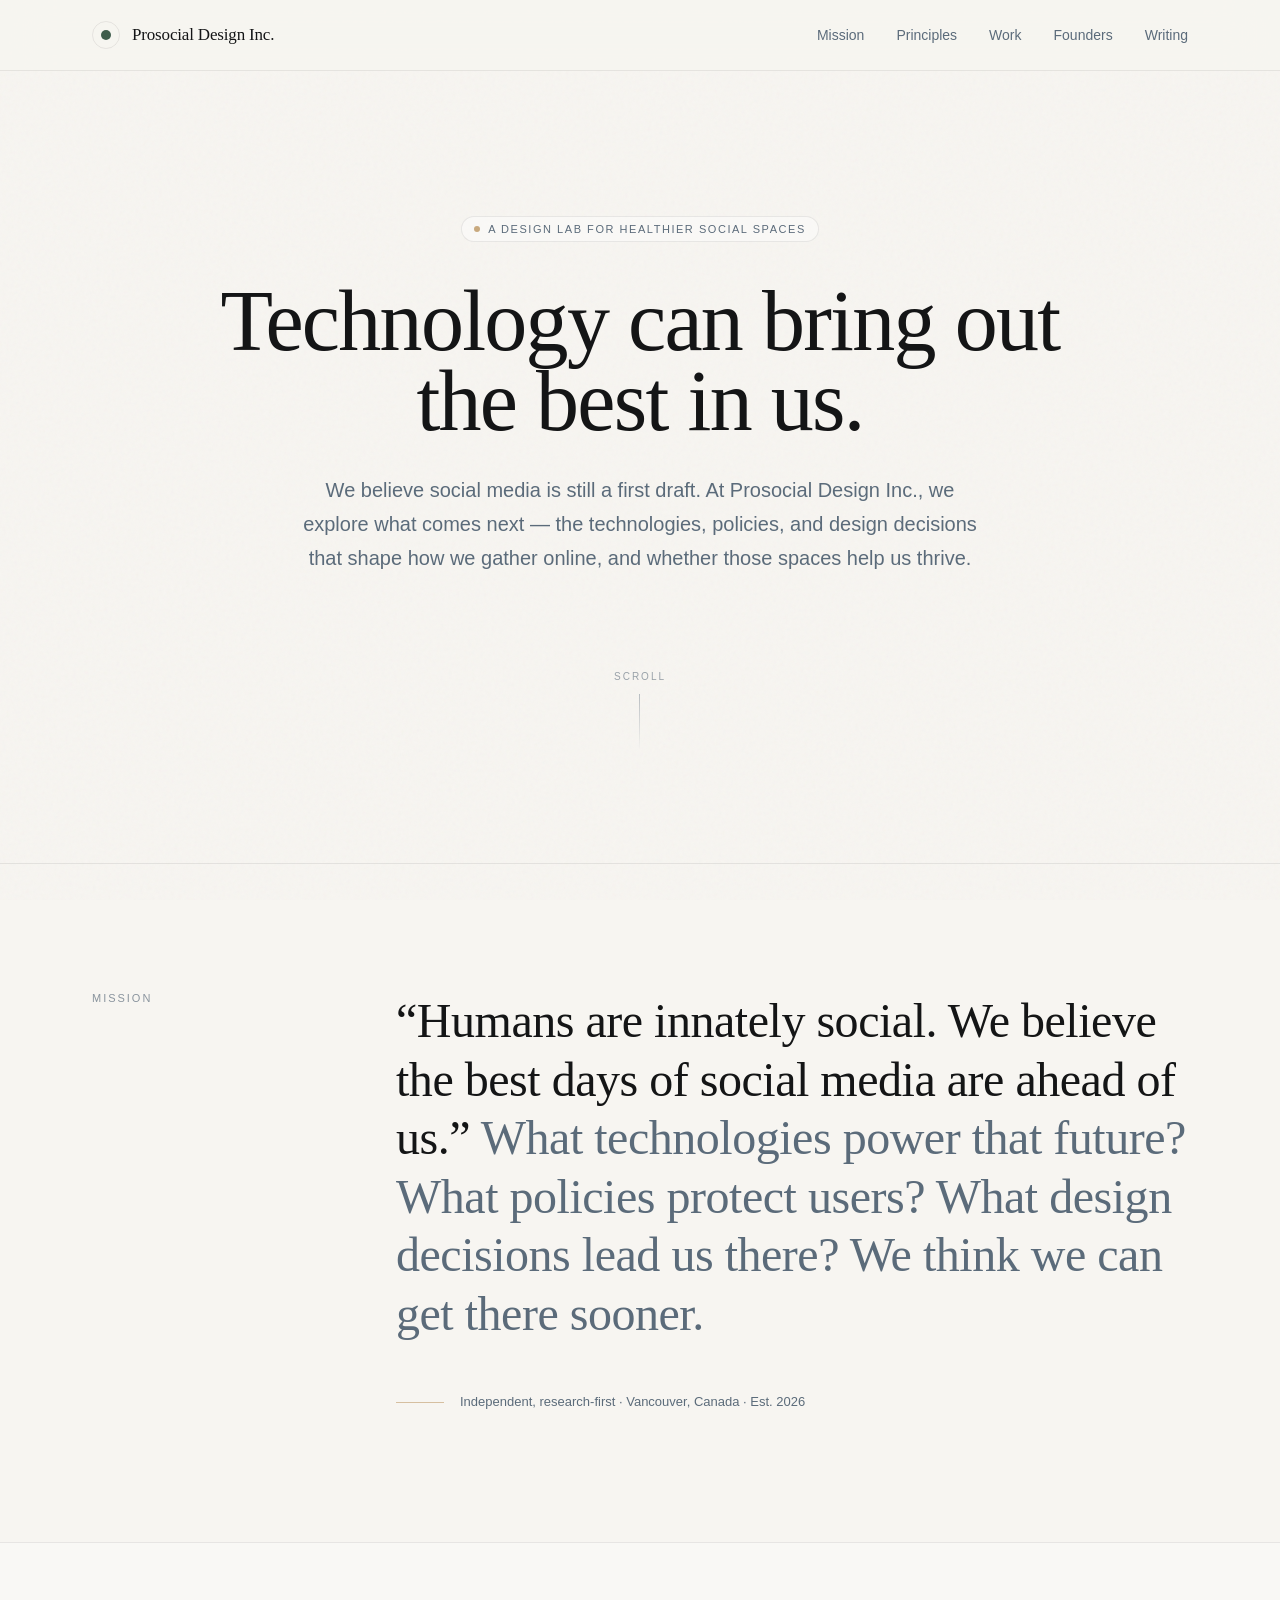
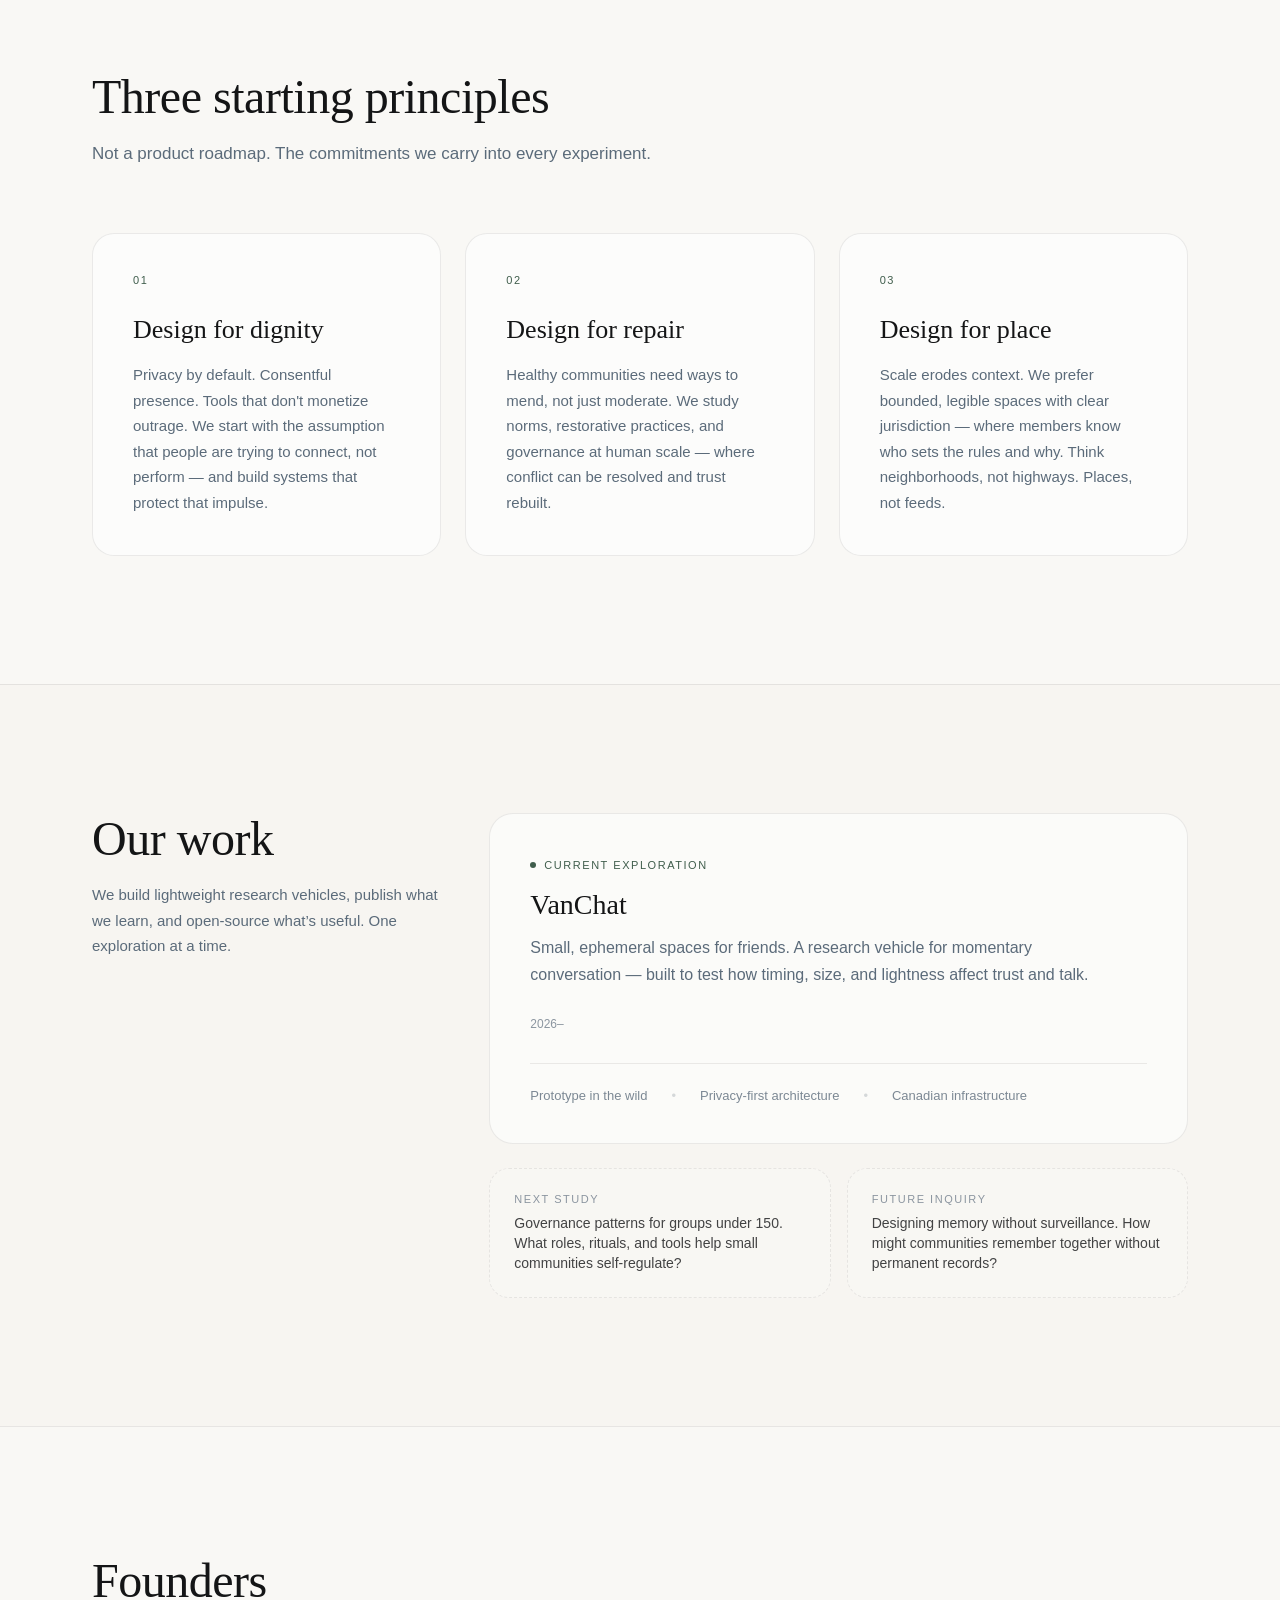
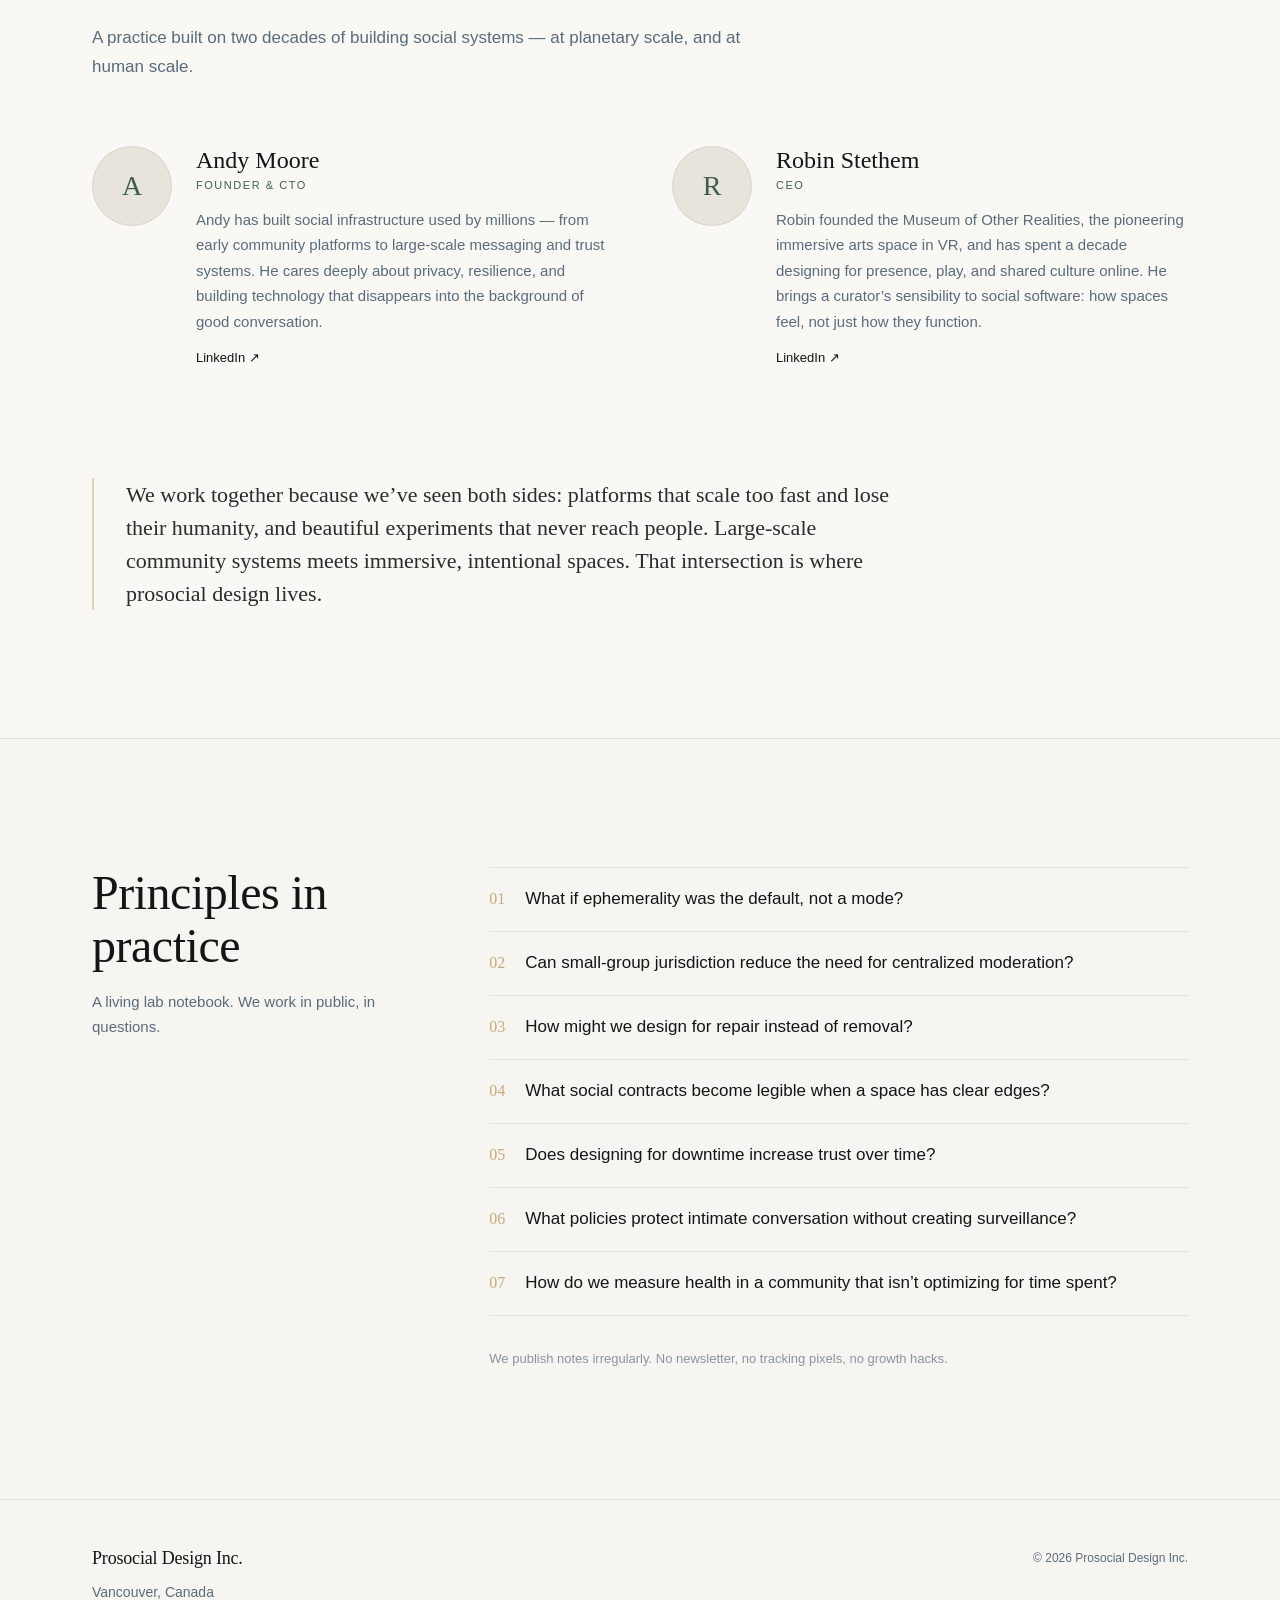
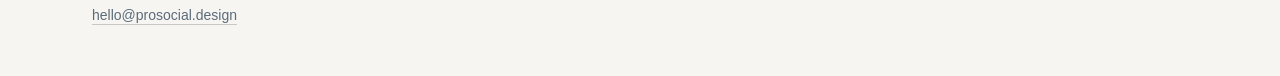
==== commit 4ac3a615: "Remove Prosocial Design Network affiliation disclaimer from footer" ====
--- a/index.html
+++ b/index.html
@@ -215,7 +215,6 @@
         </p>
       </div>
       <div class="footer-note">
-        <p>An independent research lab. Not affiliated with Prosocial Design Network.</p>
         <p>© 2026 Prosocial Design Inc.</p>
       </div>
     </div>
